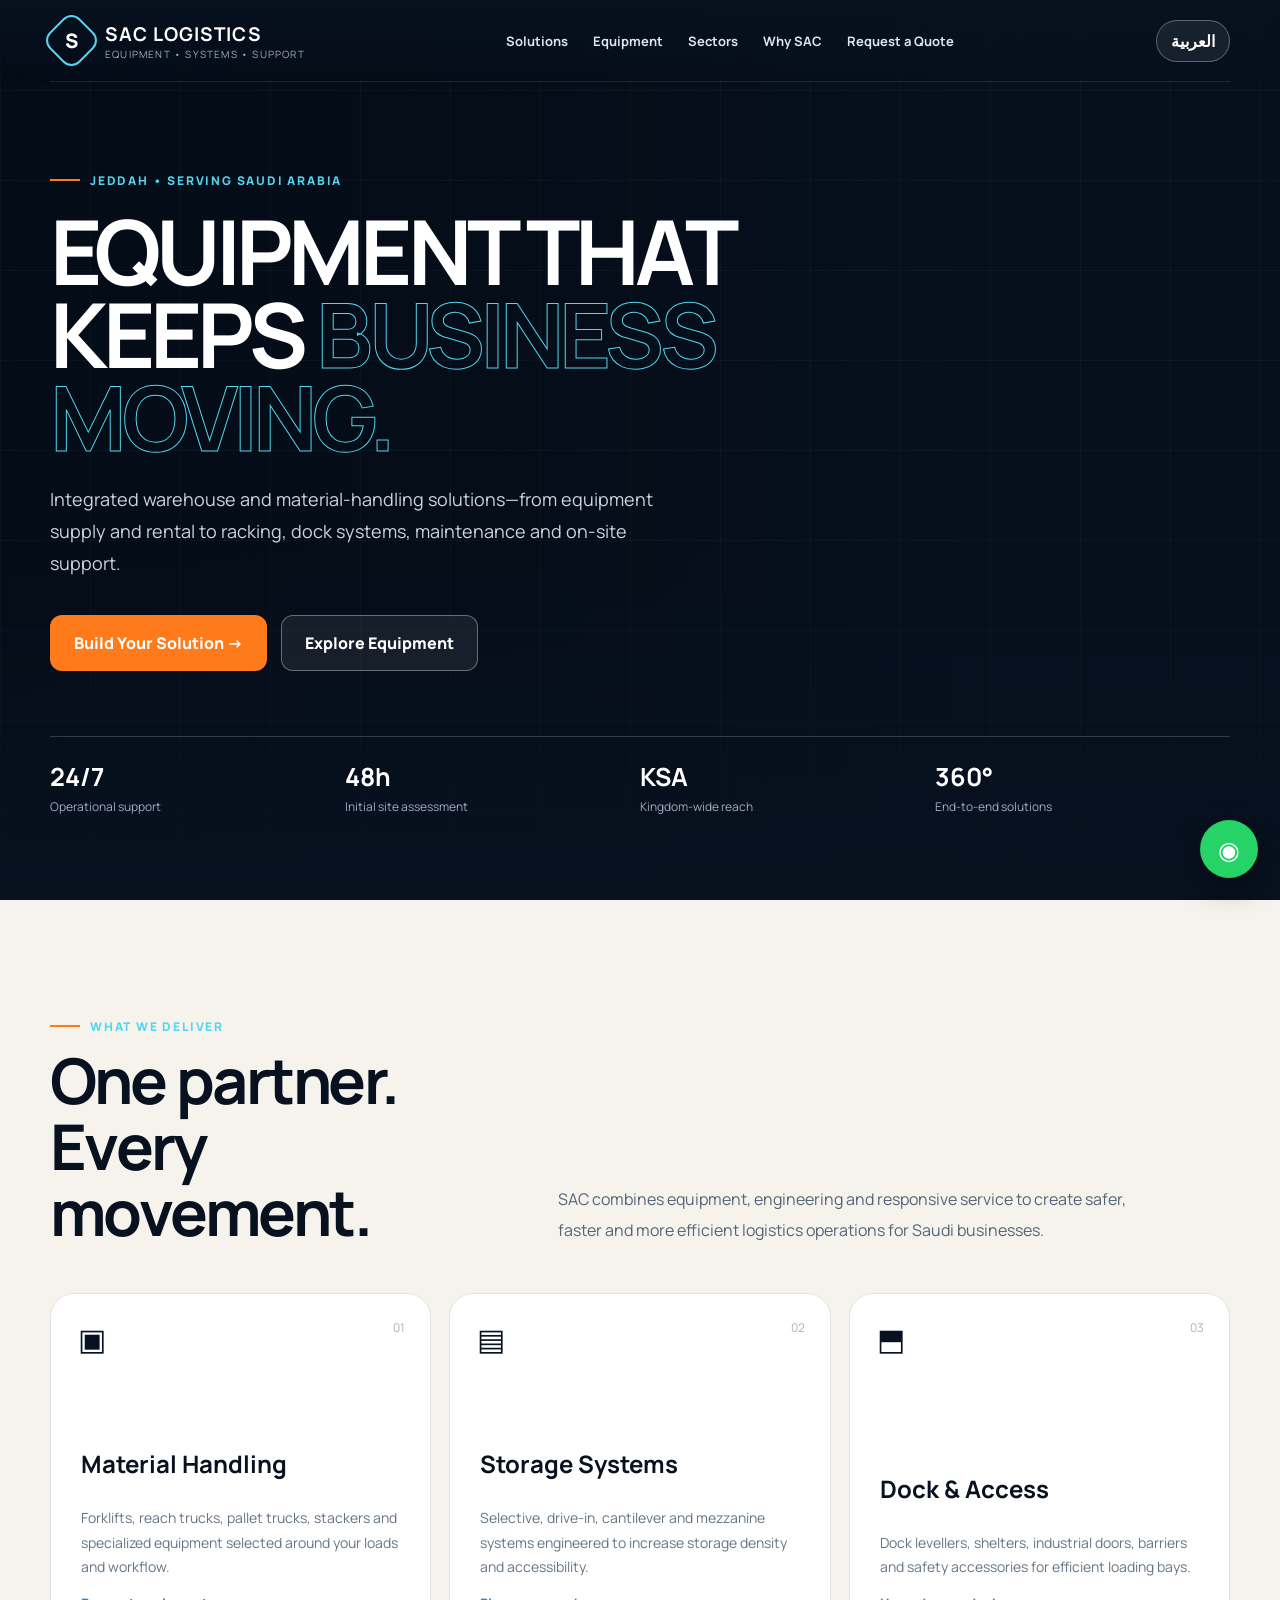
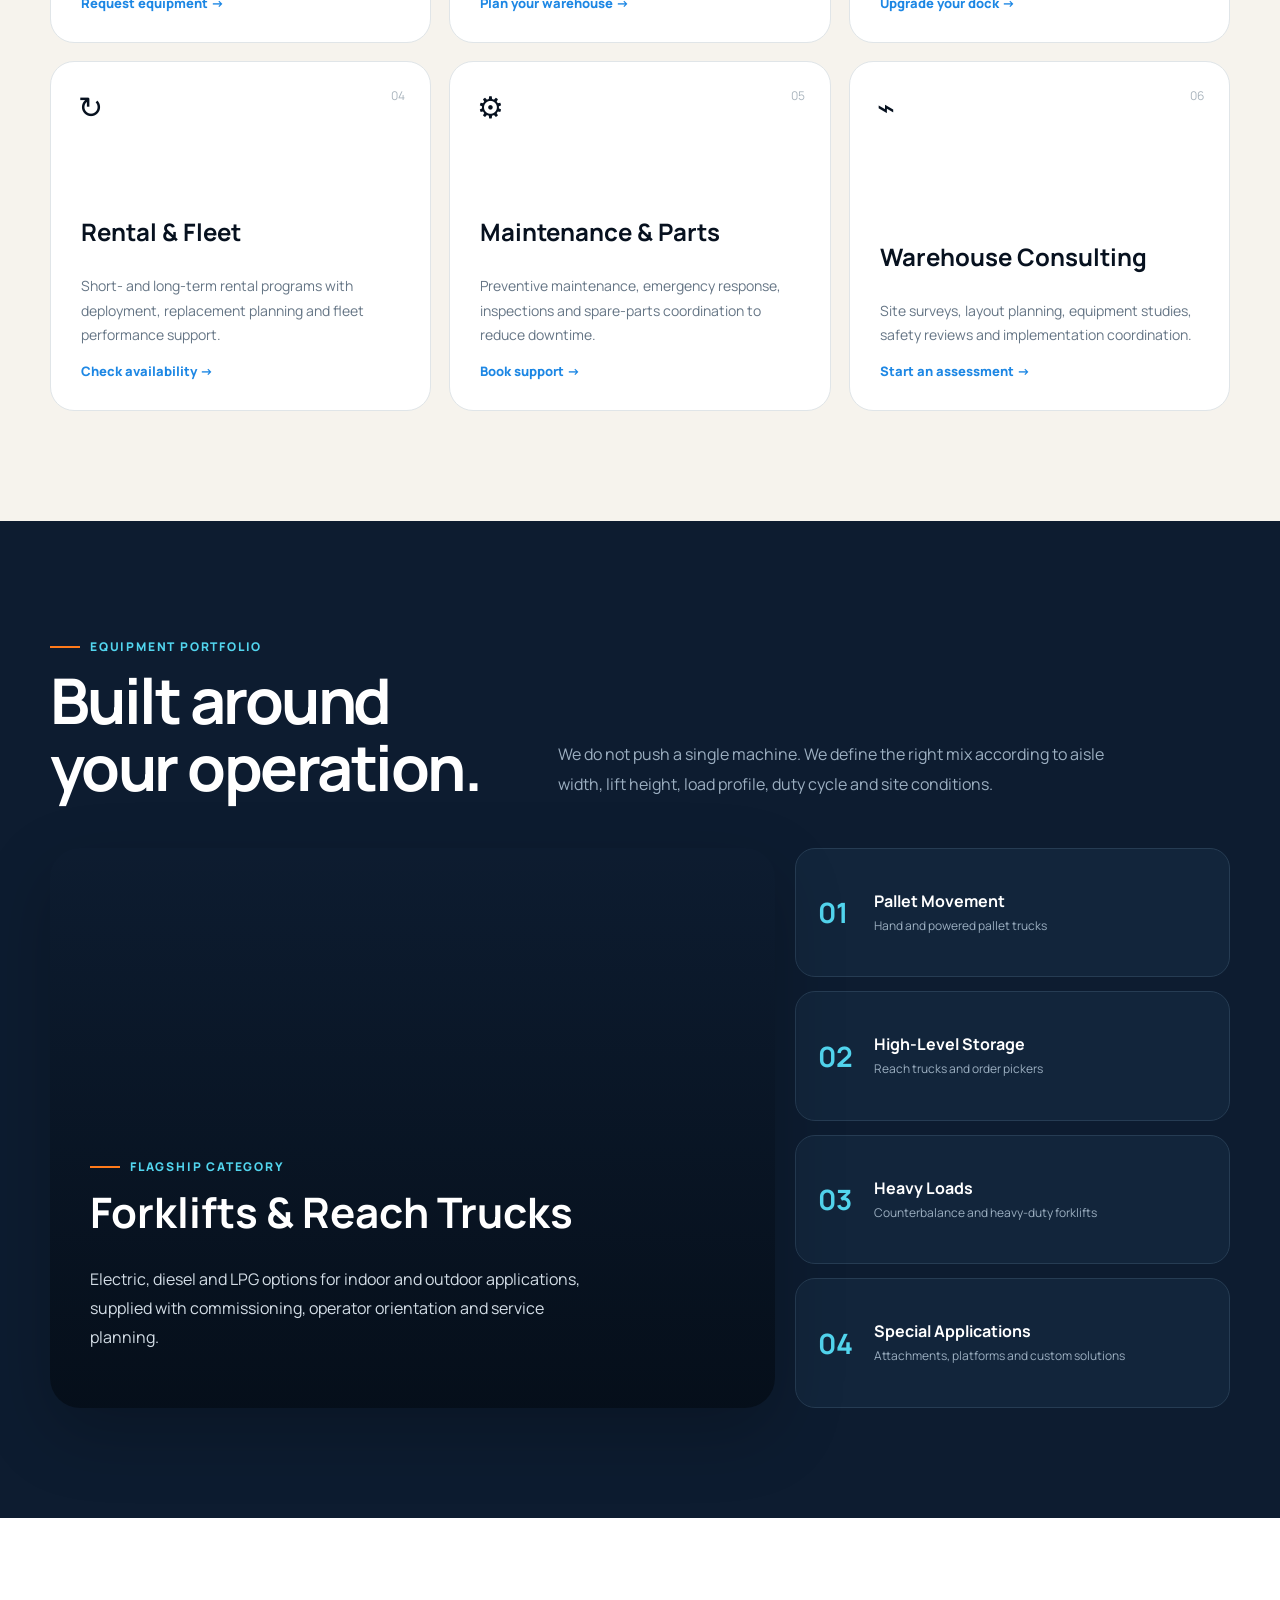
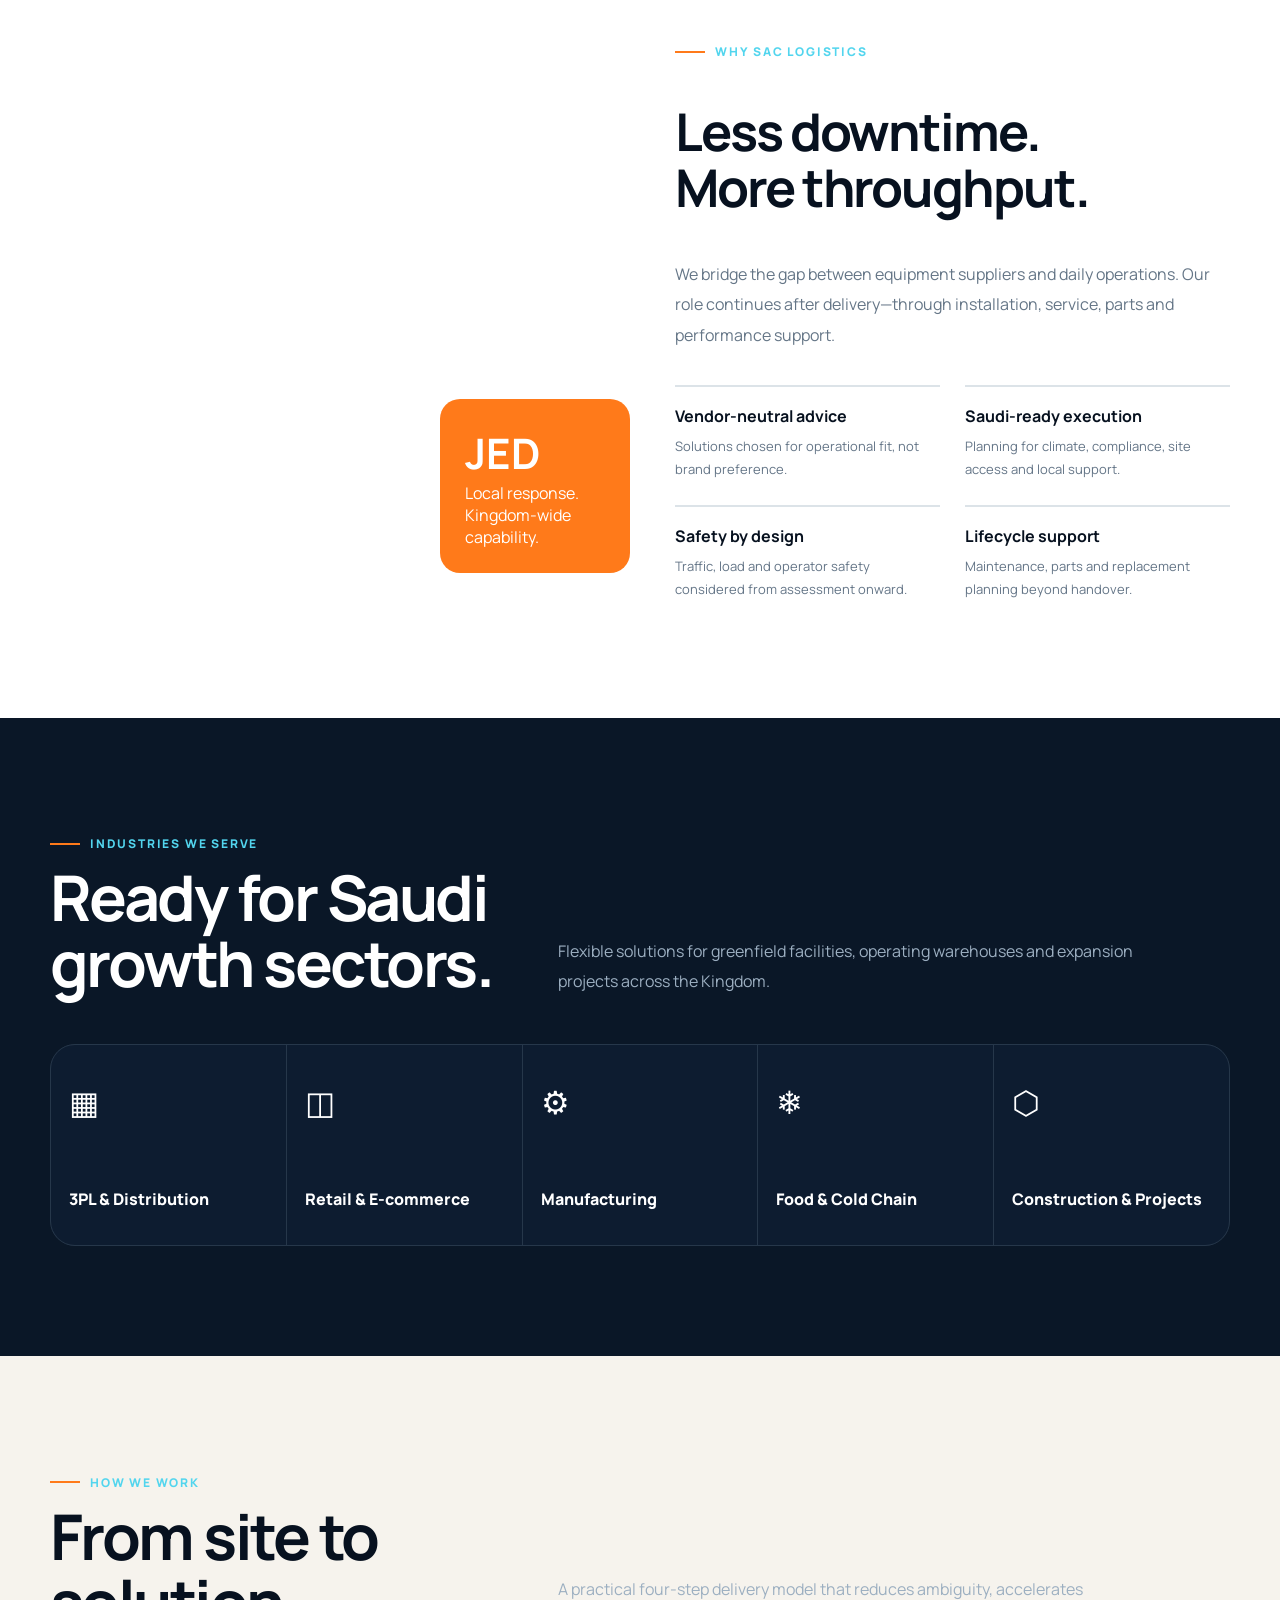
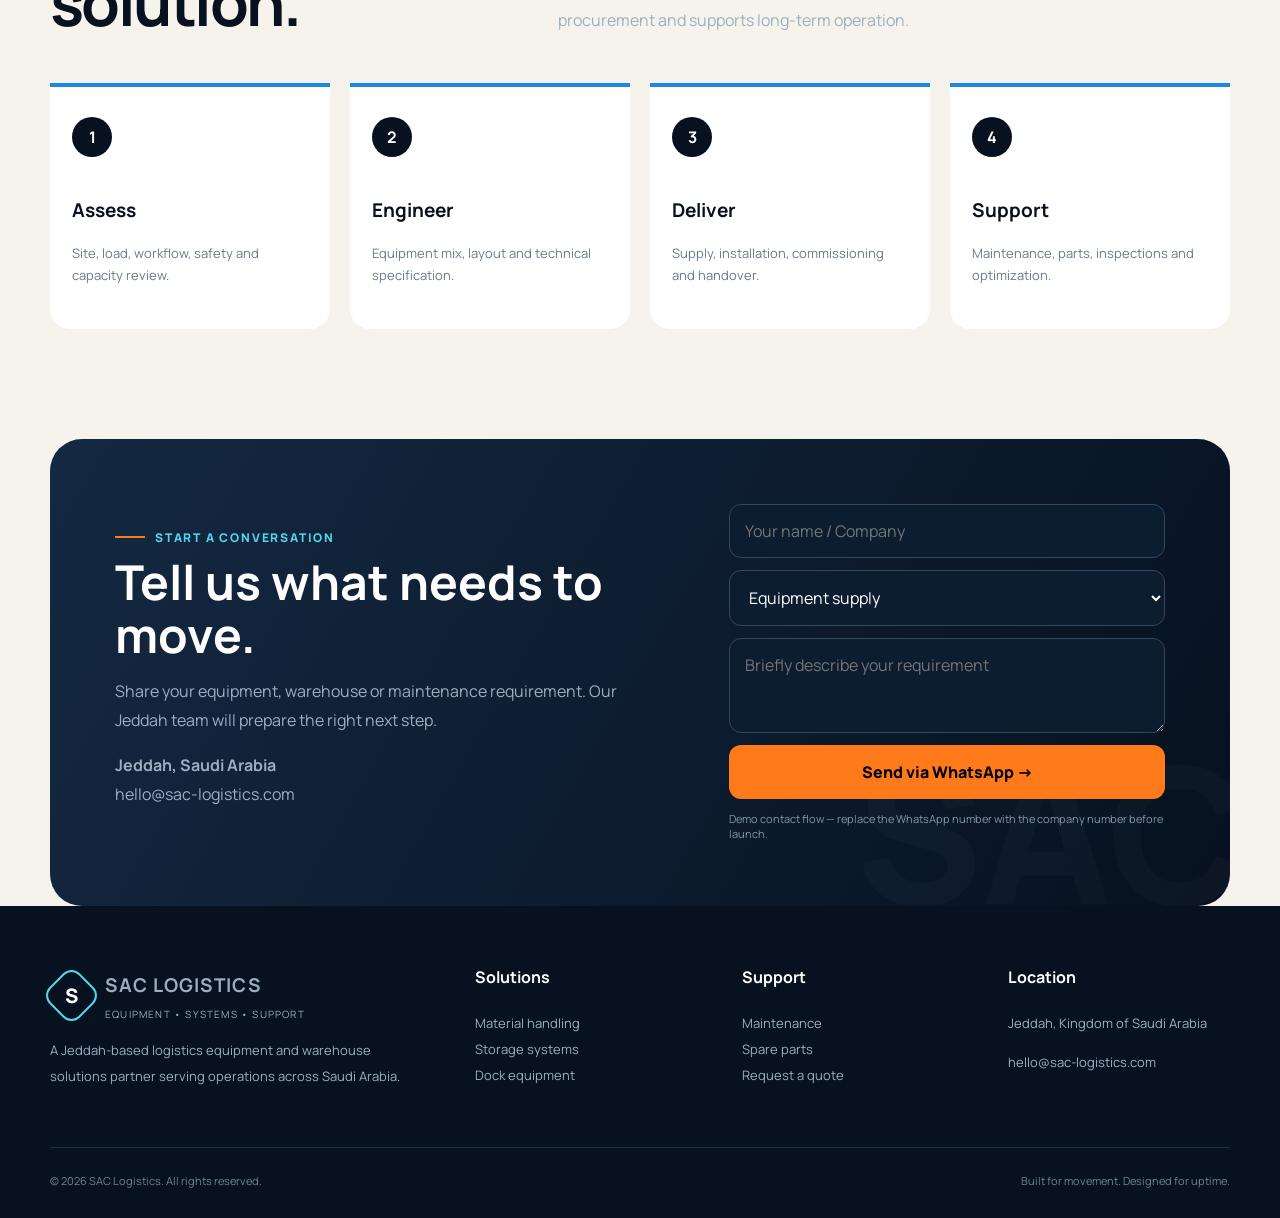
==== index.html @ ac989563 "Complete SAC Logistics bilingual website" ====
<!doctype html>
<html lang="en" dir="ltr">
<head>
<meta charset="utf-8">
<meta name="viewport" content="width=device-width,initial-scale=1">
<meta name="description" content="SAC Logistics provides material handling equipment, warehouse systems, dock solutions, rentals and maintenance in Jeddah, Saudi Arabia.">
<meta name="theme-color" content="#07111f">
<title>SAC Logistics | Warehouse & Material Handling Solutions</title>
<link rel="preconnect" href="https://fonts.googleapis.com">
<link rel="preconnect" href="https://fonts.gstatic.com" crossorigin>
<link href="https://fonts.googleapis.com/css2?family=Manrope:wght@400;500;600;700;800&family=Noto+Kufi+Arabic:wght@400;500;600;700;800&display=swap" rel="stylesheet">
<style>
:root{--ink:#07111f;--ink2:#0d1c30;--line:#203248;--blue:#1d87e4;--cyan:#52d5ee;--orange:#ff7a1a;--paper:#f6f3ed;--white:#fff;--muted:#9cafc1;--radius:24px;--shadow:0 25px 70px rgba(0,0,0,.22)}
*{box-sizing:border-box}html{scroll-behavior:smooth}body{margin:0;background:var(--ink);color:var(--white);font-family:Manrope,Arial,sans-serif;overflow-x:hidden}html[lang="ar"] body{font-family:"Noto Kufi Arabic",Arial,sans-serif}a{color:inherit;text-decoration:none}button,input,select,textarea{font:inherit}.wrap{width:min(1180px,calc(100% - 40px));margin:auto}.eyebrow{display:inline-flex;align-items:center;gap:10px;font-size:12px;font-weight:800;letter-spacing:.15em;text-transform:uppercase;color:var(--cyan)}.eyebrow:before{content:"";width:30px;height:2px;background:var(--orange)}nav{position:fixed;z-index:20;top:0;left:0;right:0;background:linear-gradient(180deg,rgba(7,17,31,.94),rgba(7,17,31,.45),transparent);backdrop-filter:blur(8px)}.nav{height:82px;display:flex;align-items:center;justify-content:space-between;border-bottom:1px solid rgba(255,255,255,.1)}.brand{display:flex;align-items:center;gap:12px}.mark{width:43px;height:43px;border:2px solid var(--cyan);border-radius:12px;display:grid;place-items:center;transform:rotate(45deg);position:relative}.mark:after{content:"S";font-weight:900;font-size:20px;transform:rotate(-45deg);color:white}.brand strong{display:block;font-size:19px;letter-spacing:.05em}.brand small{display:block;color:var(--muted);font-size:10px;letter-spacing:.12em}.links{display:flex;align-items:center;gap:25px;font-size:13px;font-weight:700}.links a{color:#dce6ef}.links a:hover{color:var(--cyan)}.lang{border:1px solid rgba(255,255,255,.3);background:rgba(255,255,255,.07);color:#fff;border-radius:999px;padding:9px 14px;cursor:pointer;font-weight:800}.menu{display:none;background:none;border:0;color:#fff;font-size:24px}.hero{min-height:100vh;display:flex;align-items:flex-end;position:relative;padding:150px 0 70px;isolation:isolate;background:linear-gradient(90deg,rgba(4,12,23,.98) 0%,rgba(4,12,23,.82) 40%,rgba(4,12,23,.28) 75%),url('https://images.unsplash.com/photo-1586528116311-ad8dd3c8310d?auto=format&fit=crop&w=1900&q=85') center/cover}.hero:after{content:"";position:absolute;inset:0;z-index:-1;background:linear-gradient(180deg,transparent 60%,var(--ink))}.gridlines{position:absolute;inset:0;z-index:-1;opacity:.12;background-image:linear-gradient(rgba(255,255,255,.25) 1px,transparent 1px),linear-gradient(90deg,rgba(255,255,255,.25) 1px,transparent 1px);background-size:90px 90px}.hero-content{max-width:800px}.hero h1{font-size:clamp(48px,7vw,92px);line-height:.93;letter-spacing:-.055em;margin:20px 0 24px;max-width:800px}.hero h1 span{color:transparent;-webkit-text-stroke:1px var(--cyan)}html[lang="ar"] .hero h1{letter-spacing:-.035em;line-height:1.18;font-size:clamp(42px,6vw,78px)}.hero p{max-width:620px;font-size:18px;line-height:1.8;color:#c9d5df}.actions{display:flex;gap:14px;margin-top:35px;flex-wrap:wrap}.btn{display:inline-flex;justify-content:center;align-items:center;gap:12px;padding:16px 23px;border-radius:12px;font-weight:800;border:1px solid transparent;cursor:pointer}.btn.primary{background:var(--orange)}.btn.secondary{border-color:rgba(255,255,255,.35);background:rgba(255,255,255,.07)}.hero-strip{margin-top:65px;display:grid;grid-template-columns:repeat(4,1fr);border-top:1px solid rgba(255,255,255,.18)}.hero-stat{padding:22px 20px 0 0}.hero-stat strong{font-size:25px;display:block}.hero-stat span{font-size:12px;color:var(--muted)}section{padding:110px 0}.head{display:grid;grid-template-columns:.8fr 1.2fr;gap:60px;align-items:end;margin-bottom:48px}.head h2{font-size:clamp(35px,5vw,63px);line-height:1.05;letter-spacing:-.04em;margin:12px 0 0}.head p{color:var(--muted);line-height:1.9;max-width:580px;margin:0}.services{background:var(--paper);color:var(--ink)}.services .head p{color:#536577}.cards{display:grid;grid-template-columns:repeat(3,1fr);gap:18px}.card{min-height:350px;border-radius:var(--radius);padding:30px;position:relative;overflow:hidden;background:#fff;border:1px solid #e0e5e8;display:flex;flex-direction:column;justify-content:flex-end;transition:.35s}.card:hover{transform:translateY(-7px);box-shadow:0 22px 50px rgba(7,17,31,.13)}.card .num{position:absolute;top:25px;right:25px;color:#a9b4bd;font-size:12px}.card .icon{position:absolute;top:24px;left:27px;font-size:30px}.card h3{font-size:24px;margin:0 0 12px}.card p{color:#657585;line-height:1.75;font-size:14px}.card a{color:var(--blue);font-weight:800;font-size:13px}.equipment{background:var(--ink2)}.equipment-grid{display:grid;grid-template-columns:1.25fr .75fr;gap:20px}.feature{min-height:560px;border-radius:30px;padding:40px;display:flex;flex-direction:column;justify-content:flex-end;position:relative;overflow:hidden;background:linear-gradient(180deg,transparent,rgba(5,14,25,.95)),url('https://images.unsplash.com/photo-1565793298595-6a879b1d9492?auto=format&fit=crop&w=1400&q=85') center/cover;box-shadow:var(--shadow)}.feature h3{font-size:42px;margin:8px 0}.feature p{max-width:520px;color:#d3dde6;line-height:1.8}.list{display:grid;gap:14px}.equip-item{background:#12253b;border:1px solid #263c53;border-radius:20px;padding:22px;display:flex;gap:18px;align-items:center}.equip-item b{font-size:28px;color:var(--cyan);min-width:38px}.equip-item h4{margin:0 0 5px}.equip-item p{margin:0;color:var(--muted);font-size:12px;line-height:1.55}.why{background:#fff;color:var(--ink)}.why-grid{display:grid;grid-template-columns:1fr 1fr;gap:70px;align-items:center}.why-img{min-height:580px;border-radius:30px;background:url('https://images.unsplash.com/photo-1553413077-190dd305871c?auto=format&fit=crop&w=1200&q=85') center/cover;position:relative}.badge{position:absolute;right:-25px;bottom:35px;width:190px;background:var(--orange);padding:25px;border-radius:20px;color:#fff}.badge strong{font-size:42px;display:block}.why h2{font-size:52px;line-height:1.08;letter-spacing:-.04em}.points{display:grid;grid-template-columns:1fr 1fr;gap:25px;margin-top:35px}.point{border-top:2px solid #dce3e8;padding-top:18px}.point b{display:block;margin-bottom:7px}.point span{font-size:13px;color:#647587;line-height:1.6}.sectors{background:#0a1727}.sector-row{display:grid;grid-template-columns:repeat(5,1fr);gap:1px;background:#26374a;border:1px solid #26374a;border-radius:25px;overflow:hidden}.sector{background:#0d1c30;padding:35px 18px;min-height:200px;display:flex;flex-direction:column;justify-content:space-between;transition:.3s}.sector:hover{background:#16304d}.sector i{font-style:normal;font-size:32px}.sector span{font-weight:800;line-height:1.4}.process{background:var(--paper);color:var(--ink)}.steps{display:grid;grid-template-columns:repeat(4,1fr);gap:20px}.step{padding:30px 22px;border-top:4px solid var(--blue);background:white;border-radius:0 0 20px 20px}.step b{display:grid;place-items:center;width:40px;height:40px;background:var(--ink);color:white;border-radius:50%;margin-bottom:40px}.step h3{font-size:19px}.step p{color:#687a8c;font-size:13px;line-height:1.7}.cta{padding:0;background:var(--paper)}.cta-box{background:linear-gradient(120deg,#142942,#07111f);border-radius:32px;padding:65px;display:grid;grid-template-columns:1fr .8fr;gap:70px;align-items:center;position:relative;overflow:hidden}.cta-box:after{content:"SAC";position:absolute;right:-20px;bottom:-55px;font-size:190px;font-weight:900;color:rgba(255,255,255,.025)}.cta h2{font-size:48px;margin:10px 0 15px;line-height:1.1}.cta p{color:var(--muted);line-height:1.8}.form{display:grid;gap:12px;position:relative;z-index:1}.form input,.form select,.form textarea{width:100%;border:1px solid #33485d;background:#0d1d30;color:white;border-radius:12px;padding:15px;outline:none}.form textarea{min-height:95px;resize:vertical}.form button{border:0}.contact-note{font-size:11px;color:#8296a9}.footer{padding:60px 0 30px;background:var(--ink)}.footer-grid{display:grid;grid-template-columns:1.2fr repeat(3,.7fr);gap:45px}.footer p,.footer a{color:var(--muted);font-size:13px;line-height:2}.footer h4{margin-top:0}.bottom{border-top:1px solid #1d3045;margin-top:45px;padding-top:25px;display:flex;justify-content:space-between;color:#708397;font-size:11px}.float{position:fixed;right:22px;bottom:22px;width:58px;height:58px;border-radius:50%;background:#25d366;display:grid;place-items:center;z-index:15;font-size:25px;box-shadow:0 10px 30px rgba(0,0,0,.35)}[dir="rtl"] .hero{background:linear-gradient(270deg,rgba(4,12,23,.98) 0%,rgba(4,12,23,.82) 40%,rgba(4,12,23,.28) 75%),url('https://images.unsplash.com/photo-1586528116311-ad8dd3c8310d?auto=format&fit=crop&w=1900&q=85') center/cover}[dir="rtl"] .hero-stat{padding-right:0;padding-left:20px}[dir="rtl"] .card .num{right:auto;left:25px}[dir="rtl"] .card .icon{left:auto;right:27px}[dir="rtl"] .badge{right:auto;left:-25px}[dir="rtl"] .float{right:auto;left:22px}@media(max-width:900px){.links{display:none}.menu{display:block}.head,.why-grid,.equipment-grid,.cta-box{grid-template-columns:1fr}.cards{grid-template-columns:1fr 1fr}.hero-strip{grid-template-columns:1fr 1fr}.sector-row{grid-template-columns:1fr 1fr}.steps{grid-template-columns:1fr 1fr}.why-img{min-height:430px}.badge{right:15px}.footer-grid{grid-template-columns:1fr 1fr}.cta-box{padding:40px}.feature{min-height:470px}}@media(max-width:600px){.wrap{width:min(100% - 26px,1180px)}.nav{height:70px}.brand small{display:none}.hero{padding-top:120px}.hero h1{font-size:47px}.hero p{font-size:15px}.cards,.steps,.sector-row,.footer-grid{grid-template-columns:1fr}.hero-strip{grid-template-columns:1fr 1fr}.head{gap:20px}.head h2,.why h2,.cta h2{font-size:36px}.points{grid-template-columns:1fr}.card{min-height:300px}.feature{padding:28px;min-height:430px}.feature h3{font-size:32px}.cta-box{padding:32px 22px}.bottom{display:block}.bottom span{display:block;margin-top:8px}section{padding:80px 0}}
</style>
</head>
<body>
<nav><div class="wrap nav"><a class="brand" href="#top"><span class="mark"></span><span><strong>SAC LOGISTICS</strong><small data-en="EQUIPMENT • SYSTEMS • SUPPORT" data-ar="معدات • أنظمة • دعم">EQUIPMENT • SYSTEMS • SUPPORT</small></span></a><div class="links"><a href="#services" data-en="Solutions" data-ar="الحلول">Solutions</a><a href="#equipment" data-en="Equipment" data-ar="المعدات">Equipment</a><a href="#sectors" data-en="Sectors" data-ar="القطاعات">Sectors</a><a href="#about" data-en="Why SAC" data-ar="لماذا SAC">Why SAC</a><a href="#contact" data-en="Request a Quote" data-ar="اطلب عرض سعر">Request a Quote</a></div><div><button class="lang" id="lang">العربية</button><button class="menu">☰</button></div></div></nav>
<header class="hero" id="top"><div class="gridlines"></div><div class="wrap"><div class="hero-content"><span class="eyebrow" data-en="Jeddah • Serving Saudi Arabia" data-ar="جدة • نخدم جميع مناطق المملكة">Jeddah • Serving Saudi Arabia</span><h1 data-en="EQUIPMENT THAT KEEPS <span>BUSINESS MOVING.</span>" data-ar="معدات تحافظ على <span>استمرارية أعمالك.</span>">EQUIPMENT THAT KEEPS <span>BUSINESS MOVING.</span></h1><p data-en="Integrated warehouse and material-handling solutions—from equipment supply and rental to racking, dock systems, maintenance and on-site support." data-ar="حلول متكاملة للمستودعات ومناولة المواد، من توريد وتأجير المعدات إلى أنظمة التخزين والأرصفة والصيانة والدعم الميداني.">Integrated warehouse and material-handling solutions—from equipment supply and rental to racking, dock systems, maintenance and on-site support.</p><div class="actions"><a class="btn primary" href="#contact" data-en="Build Your Solution →" data-ar="ابنِ حلّك معنا ←">Build Your Solution →</a><a class="btn secondary" href="#equipment" data-en="Explore Equipment" data-ar="استكشف المعدات">Explore Equipment</a></div></div><div class="hero-strip"><div class="hero-stat"><strong>24/7</strong><span data-en="Operational support" data-ar="دعم تشغيلي">Operational support</span></div><div class="hero-stat"><strong>48h</strong><span data-en="Initial site assessment" data-ar="تقييم مبدئي للموقع">Initial site assessment</span></div><div class="hero-stat"><strong>KSA</strong><span data-en="Kingdom-wide reach" data-ar="تغطية على مستوى المملكة">Kingdom-wide reach</span></div><div class="hero-stat"><strong>360°</strong><span data-en="End-to-end solutions" data-ar="حلول متكاملة">End-to-end solutions</span></div></div></div></header>
<section class="services" id="services"><div class="wrap"><div class="head"><div><span class="eyebrow" data-en="What we deliver" data-ar="ما نقدمه">What we deliver</span><h2 data-en="One partner.<br>Every movement." data-ar="شريك واحد.<br>لكل حركة.">One partner.<br>Every movement.</h2></div><p data-en="SAC combines equipment, engineering and responsive service to create safer, faster and more efficient logistics operations for Saudi businesses." data-ar="تجمع SAC بين المعدات والهندسة والخدمة السريعة لبناء عمليات لوجستية أكثر أمانًا وسرعة وكفاءة للشركات في السعودية.">SAC combines equipment, engineering and responsive service to create safer, faster and more efficient logistics operations for Saudi businesses.</p></div><div class="cards"><article class="card"><span class="icon">▣</span><span class="num">01</span><h3 data-en="Material Handling" data-ar="معدات المناولة">Material Handling</h3><p data-en="Forklifts, reach trucks, pallet trucks, stackers and specialized equipment selected around your loads and workflow." data-ar="رافعات شوكية وريتش تراك وعربات طبالي وستاكر ومعدات متخصصة يتم اختيارها وفق الأحمال ومسار العمل.">Forklifts, reach trucks, pallet trucks, stackers and specialized equipment selected around your loads and workflow.</p><a href="#contact" data-en="Request equipment →" data-ar="اطلب المعدات ←">Request equipment →</a></article><article class="card"><span class="icon">▤</span><span class="num">02</span><h3 data-en="Storage Systems" data-ar="أنظمة التخزين">Storage Systems</h3><p data-en="Selective, drive-in, cantilever and mezzanine systems engineered to increase storage density and accessibility." data-ar="أنظمة رفوف انتقائية ودرايف إن وكانتيليفر وميزانين مصممة لرفع كثافة التخزين وسهولة الوصول.">Selective, drive-in, cantilever and mezzanine systems engineered to increase storage density and accessibility.</p><a href="#contact" data-en="Plan your warehouse →" data-ar="خطط مستودعك ←">Plan your warehouse →</a></article><article class="card"><span class="icon">⬒</span><span class="num">03</span><h3 data-en="Dock & Access" data-ar="الأرصفة والمداخل">Dock & Access</h3><p data-en="Dock levellers, shelters, industrial doors, barriers and safety accessories for efficient loading bays." data-ar="جسور تحميل ومظلات أبواب وأبواب صناعية وحواجز وإكسسوارات سلامة لأرصفة تحميل فعالة.">Dock levellers, shelters, industrial doors, barriers and safety accessories for efficient loading bays.</p><a href="#contact" data-en="Upgrade your dock →" data-ar="طوّر رصيف التحميل ←">Upgrade your dock →</a></article><article class="card"><span class="icon">↻</span><span class="num">04</span><h3 data-en="Rental & Fleet" data-ar="التأجير وإدارة الأسطول">Rental & Fleet</h3><p data-en="Short- and long-term rental programs with deployment, replacement planning and fleet performance support." data-ar="برامج تأجير قصيرة وطويلة الأجل مع التجهيز وخطط الاستبدال ودعم أداء الأسطول.">Short- and long-term rental programs with deployment, replacement planning and fleet performance support.</p><a href="#contact" data-en="Check availability →" data-ar="تحقق من التوفر ←">Check availability →</a></article><article class="card"><span class="icon">⚙</span><span class="num">05</span><h3 data-en="Maintenance & Parts" data-ar="الصيانة وقطع الغيار">Maintenance & Parts</h3><p data-en="Preventive maintenance, emergency response, inspections and spare-parts coordination to reduce downtime." data-ar="صيانة وقائية واستجابة طارئة وفحوصات وتنسيق قطع الغيار لتقليل وقت التوقف.">Preventive maintenance, emergency response, inspections and spare-parts coordination to reduce downtime.</p><a href="#contact" data-en="Book support →" data-ar="احجز الدعم ←">Book support →</a></article><article class="card"><span class="icon">⌁</span><span class="num">06</span><h3 data-en="Warehouse Consulting" data-ar="استشارات المستودعات">Warehouse Consulting</h3><p data-en="Site surveys, layout planning, equipment studies, safety reviews and implementation coordination." data-ar="رفع ميداني وتخطيط المساحات ودراسات المعدات ومراجعات السلامة وتنسيق التنفيذ.">Site surveys, layout planning, equipment studies, safety reviews and implementation coordination.</p><a href="#contact" data-en="Start an assessment →" data-ar="ابدأ التقييم ←">Start an assessment →</a></article></div></div></section>
<section class="equipment" id="equipment"><div class="wrap"><div class="head"><div><span class="eyebrow" data-en="Equipment portfolio" data-ar="مجموعة المعدات">Equipment portfolio</span><h2 data-en="Built around<br>your operation." data-ar="مصممة حول<br>عملياتك.">Built around<br>your operation.</h2></div><p data-en="We do not push a single machine. We define the right mix according to aisle width, lift height, load profile, duty cycle and site conditions." data-ar="لا نفرض آلة واحدة؛ بل نحدد المزيج الأنسب حسب عرض الممر وارتفاع الرفع وطبيعة الحمولة ودورة التشغيل وظروف الموقع.">We do not push a single machine. We define the right mix according to aisle width, lift height, load profile, duty cycle and site conditions.</p></div><div class="equipment-grid"><div class="feature"><span class="eyebrow" data-en="Flagship category" data-ar="الفئة الرئيسية">Flagship category</span><h3 data-en="Forklifts & Reach Trucks" data-ar="الرافعات الشوكية والريتش تراك">Forklifts & Reach Trucks</h3><p data-en="Electric, diesel and LPG options for indoor and outdoor applications, supplied with commissioning, operator orientation and service planning." data-ar="خيارات كهربائية وديزل وغاز للاستخدام الداخلي والخارجي، مع التشغيل الأولي وتوجيه المشغل وخطة الصيانة.">Electric, diesel and LPG options for indoor and outdoor applications, supplied with commissioning, operator orientation and service planning.</p></div><div class="list"><div class="equip-item"><b>01</b><div><h4 data-en="Pallet Movement" data-ar="مناولة الطبالي">Pallet Movement</h4><p data-en="Hand and powered pallet trucks" data-ar="عربات طبالي يدوية وكهربائية">Hand and powered pallet trucks</p></div></div><div class="equip-item"><b>02</b><div><h4 data-en="High-Level Storage" data-ar="التخزين المرتفع">High-Level Storage</h4><p data-en="Reach trucks and order pickers" data-ar="ريتش تراك ومعدات تجهيز الطلبات">Reach trucks and order pickers</p></div></div><div class="equip-item"><b>03</b><div><h4 data-en="Heavy Loads" data-ar="الأحمال الثقيلة">Heavy Loads</h4><p data-en="Counterbalance and heavy-duty forklifts" data-ar="رافعات توازن ومعدات للأحمال الثقيلة">Counterbalance and heavy-duty forklifts</p></div></div><div class="equip-item"><b>04</b><div><h4 data-en="Special Applications" data-ar="التطبيقات الخاصة">Special Applications</h4><p data-en="Attachments, platforms and custom solutions" data-ar="ملحقات ومنصات وحلول مخصصة">Attachments, platforms and custom solutions</p></div></div></div></div></div></section>
<section class="why" id="about"><div class="wrap why-grid"><div class="why-img"><div class="badge"><strong>JED</strong><span data-en="Local response. Kingdom-wide capability." data-ar="استجابة محلية. قدرة على مستوى المملكة.">Local response. Kingdom-wide capability.</span></div></div><div><span class="eyebrow" data-en="Why SAC Logistics" data-ar="لماذا SAC Logistics">Why SAC Logistics</span><h2 data-en="Less downtime.<br>More throughput." data-ar="توقف أقل.<br>إنتاجية أعلى.">Less downtime.<br>More throughput.</h2><p style="color:#657687;line-height:1.9" data-en="We bridge the gap between equipment suppliers and daily operations. Our role continues after delivery—through installation, service, parts and performance support." data-ar="نسد الفجوة بين موردي المعدات والتشغيل اليومي. دورنا يستمر بعد التوريد عبر التركيب والخدمة وقطع الغيار ودعم الأداء.">We bridge the gap between equipment suppliers and daily operations. Our role continues after delivery—through installation, service, parts and performance support.</p><div class="points"><div class="point"><b data-en="Vendor-neutral advice" data-ar="استشارة محايدة">Vendor-neutral advice</b><span data-en="Solutions chosen for operational fit, not brand preference." data-ar="حلول مختارة حسب ملاءمة التشغيل لا حسب تفضيل العلامة.">Solutions chosen for operational fit, not brand preference.</span></div><div class="point"><b data-en="Saudi-ready execution" data-ar="تنفيذ مناسب للسوق السعودي">Saudi-ready execution</b><span data-en="Planning for climate, compliance, site access and local support." data-ar="تخطيط يراعي المناخ والاشتراطات والوصول للموقع والدعم المحلي.">Planning for climate, compliance, site access and local support.</span></div><div class="point"><b data-en="Safety by design" data-ar="السلامة من البداية">Safety by design</b><span data-en="Traffic, load and operator safety considered from assessment onward." data-ar="مراعاة حركة المرور والأحمال وسلامة المشغل منذ التقييم.">Traffic, load and operator safety considered from assessment onward.</span></div><div class="point"><b data-en="Lifecycle support" data-ar="دعم دورة الحياة">Lifecycle support</b><span data-en="Maintenance, parts and replacement planning beyond handover." data-ar="صيانة وقطع غيار وتخطيط للاستبدال بعد التسليم.">Maintenance, parts and replacement planning beyond handover.</span></div></div></div></div></section>
<section class="sectors" id="sectors"><div class="wrap"><div class="head"><div><span class="eyebrow" data-en="Industries we serve" data-ar="القطاعات التي نخدمها">Industries we serve</span><h2 data-en="Ready for Saudi<br>growth sectors." data-ar="جاهزون لقطاعات<br>النمو السعودية.">Ready for Saudi<br>growth sectors.</h2></div><p data-en="Flexible solutions for greenfield facilities, operating warehouses and expansion projects across the Kingdom." data-ar="حلول مرنة للمنشآت الجديدة والمستودعات العاملة ومشاريع التوسع في جميع أنحاء المملكة.">Flexible solutions for greenfield facilities, operating warehouses and expansion projects across the Kingdom.</p></div><div class="sector-row"><div class="sector"><i>▦</i><span data-en="3PL & Distribution" data-ar="الخدمات اللوجستية والتوزيع">3PL & Distribution</span></div><div class="sector"><i>◫</i><span data-en="Retail & E-commerce" data-ar="التجزئة والتجارة الإلكترونية">Retail & E-commerce</span></div><div class="sector"><i>⚙</i><span data-en="Manufacturing" data-ar="التصنيع">Manufacturing</span></div><div class="sector"><i>❄</i><span data-en="Food & Cold Chain" data-ar="الأغذية وسلسلة التبريد">Food & Cold Chain</span></div><div class="sector"><i>⬡</i><span data-en="Construction & Projects" data-ar="المقاولات والمشاريع">Construction & Projects</span></div></div></div></section>
<section class="process"><div class="wrap"><div class="head"><div><span class="eyebrow" data-en="How we work" data-ar="كيف نعمل">How we work</span><h2 data-en="From site to solution." data-ar="من الموقع إلى الحل.">From site to solution.</h2></div><p data-en="A practical four-step delivery model that reduces ambiguity, accelerates procurement and supports long-term operation." data-ar="نموذج عملي من أربع مراحل يقلل الغموض ويسرع التوريد ويدعم التشغيل طويل الأجل.">A practical four-step delivery model that reduces ambiguity, accelerates procurement and supports long-term operation.</p></div><div class="steps"><div class="step"><b>1</b><h3 data-en="Assess" data-ar="التقييم">Assess</h3><p data-en="Site, load, workflow, safety and capacity review." data-ar="مراجعة الموقع والأحمال ومسار العمل والسلامة والطاقة.">Site, load, workflow, safety and capacity review.</p></div><div class="step"><b>2</b><h3 data-en="Engineer" data-ar="التصميم">Engineer</h3><p data-en="Equipment mix, layout and technical specification." data-ar="مزيج المعدات والمخطط والمواصفات الفنية.">Equipment mix, layout and technical specification.</p></div><div class="step"><b>3</b><h3 data-en="Deliver" data-ar="التوريد">Deliver</h3><p data-en="Supply, installation, commissioning and handover." data-ar="التوريد والتركيب والتشغيل الأولي والتسليم.">Supply, installation, commissioning and handover.</p></div><div class="step"><b>4</b><h3 data-en="Support" data-ar="الدعم">Support</h3><p data-en="Maintenance, parts, inspections and optimization." data-ar="الصيانة وقطع الغيار والفحوصات والتحسين.">Maintenance, parts, inspections and optimization.</p></div></div></div></section>
<section class="cta" id="contact"><div class="wrap cta-box"><div><span class="eyebrow" data-en="Start a conversation" data-ar="ابدأ المحادثة">Start a conversation</span><h2 data-en="Tell us what needs to move." data-ar="أخبرنا بما تحتاج إلى تحريكه.">Tell us what needs to move.</h2><p data-en="Share your equipment, warehouse or maintenance requirement. Our Jeddah team will prepare the right next step." data-ar="شاركنا احتياجك من المعدات أو المستودع أو الصيانة، وسيجهز فريقنا في جدة الخطوة المناسبة.">Share your equipment, warehouse or maintenance requirement. Our Jeddah team will prepare the right next step.</p><p><b data-en="Jeddah, Saudi Arabia" data-ar="جدة، المملكة العربية السعودية">Jeddah, Saudi Arabia</b><br><span>hello@sac-logistics.com</span></p></div><form class="form" id="quote"><input id="name" required data-ph-en="Your name / Company" data-ph-ar="الاسم / الشركة" placeholder="Your name / Company"><select id="type"><option data-en="Equipment supply" data-ar="توريد معدات">Equipment supply</option><option data-en="Equipment rental" data-ar="تأجير معدات">Equipment rental</option><option data-en="Warehouse systems" data-ar="أنظمة مستودعات">Warehouse systems</option><option data-en="Maintenance & parts" data-ar="الصيانة وقطع الغيار">Maintenance & parts</option><option data-en="Site assessment" data-ar="تقييم موقع">Site assessment</option></select><textarea id="details" data-ph-en="Briefly describe your requirement" data-ph-ar="اشرح احتياجك باختصار" placeholder="Briefly describe your requirement"></textarea><button class="btn primary" type="submit" data-en="Send via WhatsApp →" data-ar="إرسال عبر واتساب ←">Send via WhatsApp →</button><span class="contact-note" data-en="Demo contact flow — replace the WhatsApp number with the company number before launch." data-ar="نموذج تواصل تجريبي — يتم استبدال رقم واتساب برقم الشركة قبل الإطلاق التجاري.">Demo contact flow — replace the WhatsApp number with the company number before launch.</span></form></div></section>
<footer class="footer"><div class="wrap"><div class="footer-grid"><div><a class="brand" href="#top"><span class="mark"></span><span><strong>SAC LOGISTICS</strong><small>EQUIPMENT • SYSTEMS • SUPPORT</small></span></a><p data-en="A Jeddah-based logistics equipment and warehouse solutions partner serving operations across Saudi Arabia." data-ar="شريك مقره جدة لحلول المعدات اللوجستية والمستودعات ويخدم العمليات في أنحاء المملكة.">A Jeddah-based logistics equipment and warehouse solutions partner serving operations across Saudi Arabia.</p></div><div><h4 data-en="Solutions" data-ar="الحلول">Solutions</h4><a href="#services" data-en="Material handling" data-ar="معدات المناولة">Material handling</a><br><a href="#services" data-en="Storage systems" data-ar="أنظمة التخزين">Storage systems</a><br><a href="#services" data-en="Dock equipment" data-ar="معدات الأرصفة">Dock equipment</a></div><div><h4 data-en="Support" data-ar="الدعم">Support</h4><a href="#services" data-en="Maintenance" data-ar="الصيانة">Maintenance</a><br><a href="#services" data-en="Spare parts" data-ar="قطع الغيار">Spare parts</a><br><a href="#contact" data-en="Request a quote" data-ar="اطلب عرض سعر">Request a quote</a></div><div><h4 data-en="Location" data-ar="الموقع">Location</h4><p data-en="Jeddah, Kingdom of Saudi Arabia" data-ar="جدة، المملكة العربية السعودية">Jeddah, Kingdom of Saudi Arabia</p><p>hello@sac-logistics.com</p></div></div><div class="bottom"><span>© 2026 SAC Logistics. All rights reserved.</span><span data-en="Built for movement. Designed for uptime." data-ar="مصمم للحركة. مبني لاستمرارية التشغيل.">Built for movement. Designed for uptime.</span></div></div></footer>
<a class="float" href="#contact" aria-label="WhatsApp">◉</a>
<script>
const html=document.documentElement,btn=document.getElementById('lang');function setLang(lang){html.lang=lang;html.dir=lang==='ar'?'rtl':'ltr';btn.textContent=lang==='ar'?'English':'العربية';document.querySelectorAll('[data-en]').forEach(el=>{el.innerHTML=el.dataset[lang]});document.querySelectorAll('[data-ph-en]').forEach(el=>el.placeholder=el.dataset['ph'+(lang==='ar'?'Ar':'En')]);localStorage.setItem('sac-lang',lang)}btn.addEventListener('click',()=>setLang(html.lang==='en'?'ar':'en'));setLang(localStorage.getItem('sac-lang')||'en');document.getElementById('quote').addEventListener('submit',e=>{e.preventDefault();const ar=html.lang==='ar',name=document.getElementById('name').value,type=document.getElementById('type').selectedOptions[0].text,details=document.getElementById('details').value;const msg=ar?`مرحباً SAC Logistics، أنا ${name}. احتاج: ${type}. التفاصيل: ${details}`:`Hello SAC Logistics, I am ${name}. Requirement: ${type}. Details: ${details}`;window.open('https://wa.me/?text='+encodeURIComponent(msg),'_blank')});
</script>
</body></html>
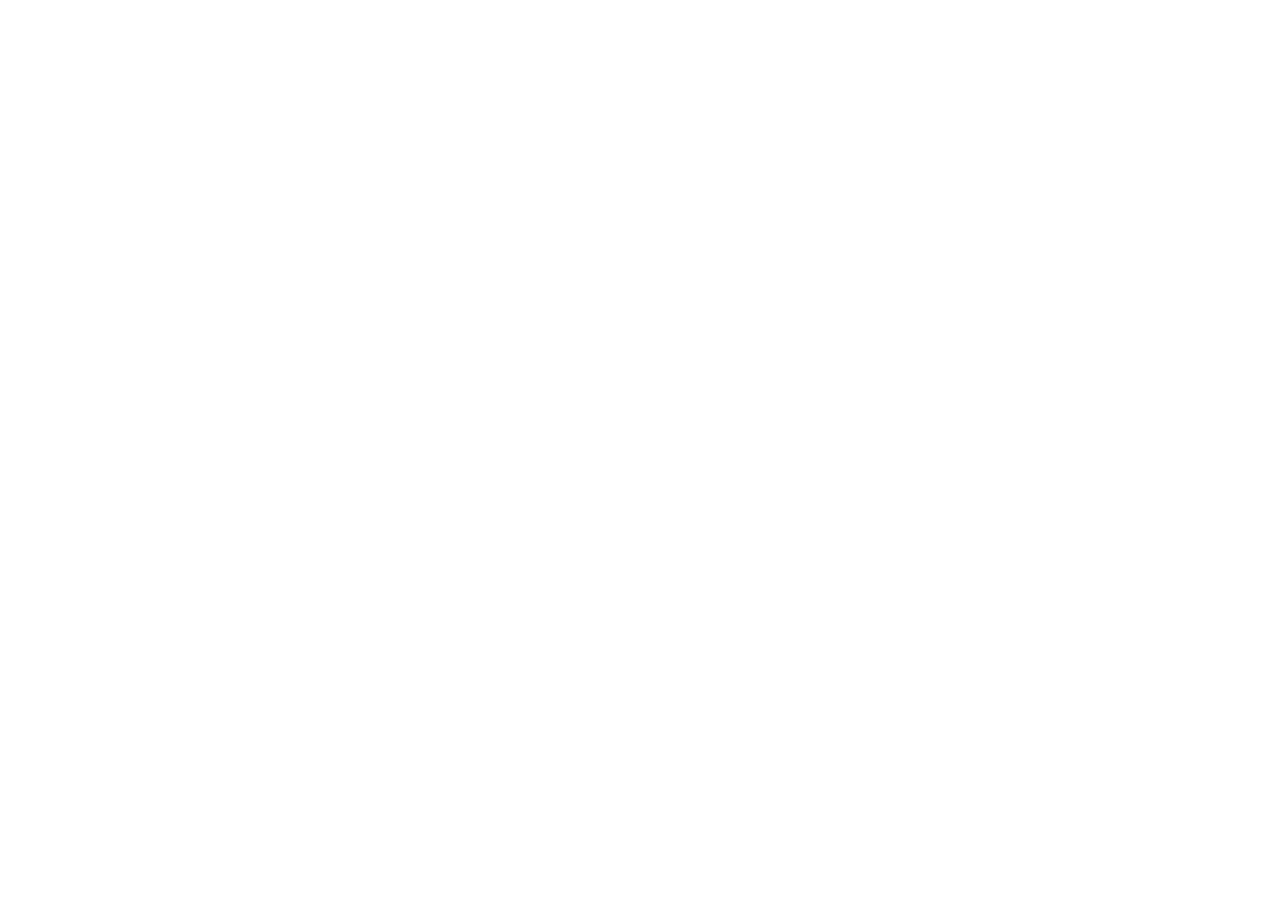
==== commit 7958d7ab: "Add logistics equipment imagery and sharpen equipment positioning" ====
--- a/index.html
+++ b/index.html
@@ -1,31 +1,7 @@
 <!doctype html>
 <html lang="en" dir="ltr">
 <head>
-<meta charset="utf-8">
-<meta name="viewport" content="width=device-width,initial-scale=1">
-<meta name="description" content="SAC Logistics provides material handling equipment, warehouse systems, dock solutions, rentals and maintenance in Jeddah, Saudi Arabia.">
-<meta name="theme-color" content="#07111f">
-<title>SAC Logistics | Warehouse & Material Handling Solutions</title>
-<link rel="preconnect" href="https://fonts.googleapis.com">
-<link rel="preconnect" href="https://fonts.gstatic.com" crossorigin>
-<link href="https://fonts.googleapis.com/css2?family=Manrope:wght@400;500;600;700;800&family=Noto+Kufi+Arabic:wght@400;500;600;700;800&display=swap" rel="stylesheet">
-<style>
-:root{--ink:#07111f;--ink2:#0d1c30;--line:#203248;--blue:#1d87e4;--cyan:#52d5ee;--orange:#ff7a1a;--paper:#f6f3ed;--white:#fff;--muted:#9cafc1;--radius:24px;--shadow:0 25px 70px rgba(0,0,0,.22)}
-*{box-sizing:border-box}html{scroll-behavior:smooth}body{margin:0;background:var(--ink);color:var(--white);font-family:Manrope,Arial,sans-serif;overflow-x:hidden}html[lang="ar"] body{font-family:"Noto Kufi Arabic",Arial,sans-serif}a{color:inherit;text-decoration:none}button,input,select,textarea{font:inherit}.wrap{width:min(1180px,calc(100% - 40px));margin:auto}.eyebrow{display:inline-flex;align-items:center;gap:10px;font-size:12px;font-weight:800;letter-spacing:.15em;text-transform:uppercase;color:var(--cyan)}.eyebrow:before{content:"";width:30px;height:2px;background:var(--orange)}nav{position:fixed;z-index:20;top:0;left:0;right:0;background:linear-gradient(180deg,rgba(7,17,31,.94),rgba(7,17,31,.45),transparent);backdrop-filter:blur(8px)}.nav{height:82px;display:flex;align-items:center;justify-content:space-between;border-bottom:1px solid rgba(255,255,255,.1)}.brand{display:flex;align-items:center;gap:12px}.mark{width:43px;height:43px;border:2px solid var(--cyan);border-radius:12px;display:grid;place-items:center;transform:rotate(45deg);position:relative}.mark:after{content:"S";font-weight:900;font-size:20px;transform:rotate(-45deg);color:white}.brand strong{display:block;font-size:19px;letter-spacing:.05em}.brand small{display:block;color:var(--muted);font-size:10px;letter-spacing:.12em}.links{display:flex;align-items:center;gap:25px;font-size:13px;font-weight:700}.links a{color:#dce6ef}.links a:hover{color:var(--cyan)}.lang{border:1px solid rgba(255,255,255,.3);background:rgba(255,255,255,.07);color:#fff;border-radius:999px;padding:9px 14px;cursor:pointer;font-weight:800}.menu{display:none;background:none;border:0;color:#fff;font-size:24px}.hero{min-height:100vh;display:flex;align-items:flex-end;position:relative;padding:150px 0 70px;isolation:isolate;background:linear-gradient(90deg,rgba(4,12,23,.98) 0%,rgba(4,12,23,.82) 40%,rgba(4,12,23,.28) 75%),url('https://images.unsplash.com/photo-1586528116311-ad8dd3c8310d?auto=format&fit=crop&w=1900&q=85') center/cover}.hero:after{content:"";position:absolute;inset:0;z-index:-1;background:linear-gradient(180deg,transparent 60%,var(--ink))}.gridlines{position:absolute;inset:0;z-index:-1;opacity:.12;background-image:linear-gradient(rgba(255,255,255,.25) 1px,transparent 1px),linear-gradient(90deg,rgba(255,255,255,.25) 1px,transparent 1px);background-size:90px 90px}.hero-content{max-width:800px}.hero h1{font-size:clamp(48px,7vw,92px);line-height:.93;letter-spacing:-.055em;margin:20px 0 24px;max-width:800px}.hero h1 span{color:transparent;-webkit-text-stroke:1px var(--cyan)}html[lang="ar"] .hero h1{letter-spacing:-.035em;line-height:1.18;font-size:clamp(42px,6vw,78px)}.hero p{max-width:620px;font-size:18px;line-height:1.8;color:#c9d5df}.actions{display:flex;gap:14px;margin-top:35px;flex-wrap:wrap}.btn{display:inline-flex;justify-content:center;align-items:center;gap:12px;padding:16px 23px;border-radius:12px;font-weight:800;border:1px solid transparent;cursor:pointer}.btn.primary{background:var(--orange)}.btn.secondary{border-color:rgba(255,255,255,.35);background:rgba(255,255,255,.07)}.hero-strip{margin-top:65px;display:grid;grid-template-columns:repeat(4,1fr);border-top:1px solid rgba(255,255,255,.18)}.hero-stat{padding:22px 20px 0 0}.hero-stat strong{font-size:25px;display:block}.hero-stat span{font-size:12px;color:var(--muted)}section{padding:110px 0}.head{display:grid;grid-template-columns:.8fr 1.2fr;gap:60px;align-items:end;margin-bottom:48px}.head h2{font-size:clamp(35px,5vw,63px);line-height:1.05;letter-spacing:-.04em;margin:12px 0 0}.head p{color:var(--muted);line-height:1.9;max-width:580px;margin:0}.services{background:var(--paper);color:var(--ink)}.services .head p{color:#536577}.cards{display:grid;grid-template-columns:repeat(3,1fr);gap:18px}.card{min-height:350px;border-radius:var(--radius);padding:30px;position:relative;overflow:hidden;background:#fff;border:1px solid #e0e5e8;display:flex;flex-direction:column;justify-content:flex-end;transition:.35s}.card:hover{transform:translateY(-7px);box-shadow:0 22px 50px rgba(7,17,31,.13)}.card .num{position:absolute;top:25px;right:25px;color:#a9b4bd;font-size:12px}.card .icon{position:absolute;top:24px;left:27px;font-size:30px}.card h3{font-size:24px;margin:0 0 12px}.card p{color:#657585;line-height:1.75;font-size:14px}.card a{color:var(--blue);font-weight:800;font-size:13px}.equipment{background:var(--ink2)}.equipment-grid{display:grid;grid-template-columns:1.25fr .75fr;gap:20px}.feature{min-height:560px;border-radius:30px;padding:40px;display:flex;flex-direction:column;justify-content:flex-end;position:relative;overflow:hidden;background:linear-gradient(180deg,transparent,rgba(5,14,25,.95)),url('https://images.unsplash.com/photo-1565793298595-6a879b1d9492?auto=format&fit=crop&w=1400&q=85') center/cover;box-shadow:var(--shadow)}.feature h3{font-size:42px;margin:8px 0}.feature p{max-width:520px;color:#d3dde6;line-height:1.8}.list{display:grid;gap:14px}.equip-item{background:#12253b;border:1px solid #263c53;border-radius:20px;padding:22px;display:flex;gap:18px;align-items:center}.equip-item b{font-size:28px;color:var(--cyan);min-width:38px}.equip-item h4{margin:0 0 5px}.equip-item p{margin:0;color:var(--muted);font-size:12px;line-height:1.55}.why{background:#fff;color:var(--ink)}.why-grid{display:grid;grid-template-columns:1fr 1fr;gap:70px;align-items:center}.why-img{min-height:580px;border-radius:30px;background:url('https://images.unsplash.com/photo-1553413077-190dd305871c?auto=format&fit=crop&w=1200&q=85') center/cover;position:relative}.badge{position:absolute;right:-25px;bottom:35px;width:190px;background:var(--orange);padding:25px;border-radius:20px;color:#fff}.badge strong{font-size:42px;display:block}.why h2{font-size:52px;line-height:1.08;letter-spacing:-.04em}.points{display:grid;grid-template-columns:1fr 1fr;gap:25px;margin-top:35px}.point{border-top:2px solid #dce3e8;padding-top:18px}.point b{display:block;margin-bottom:7px}.point span{font-size:13px;color:#647587;line-height:1.6}.sectors{background:#0a1727}.sector-row{display:grid;grid-template-columns:repeat(5,1fr);gap:1px;background:#26374a;border:1px solid #26374a;border-radius:25px;overflow:hidden}.sector{background:#0d1c30;padding:35px 18px;min-height:200px;display:flex;flex-direction:column;justify-content:space-between;transition:.3s}.sector:hover{background:#16304d}.sector i{font-style:normal;font-size:32px}.sector span{font-weight:800;line-height:1.4}.process{background:var(--paper);color:var(--ink)}.steps{display:grid;grid-template-columns:repeat(4,1fr);gap:20px}.step{padding:30px 22px;border-top:4px solid var(--blue);background:white;border-radius:0 0 20px 20px}.step b{display:grid;place-items:center;width:40px;height:40px;background:var(--ink);color:white;border-radius:50%;margin-bottom:40px}.step h3{font-size:19px}.step p{color:#687a8c;font-size:13px;line-height:1.7}.cta{padding:0;background:var(--paper)}.cta-box{background:linear-gradient(120deg,#142942,#07111f);border-radius:32px;padding:65px;display:grid;grid-template-columns:1fr .8fr;gap:70px;align-items:center;position:relative;overflow:hidden}.cta-box:after{content:"SAC";position:absolute;right:-20px;bottom:-55px;font-size:190px;font-weight:900;color:rgba(255,255,255,.025)}.cta h2{font-size:48px;margin:10px 0 15px;line-height:1.1}.cta p{color:var(--muted);line-height:1.8}.form{display:grid;gap:12px;position:relative;z-index:1}.form input,.form select,.form textarea{width:100%;border:1px solid #33485d;background:#0d1d30;color:white;border-radius:12px;padding:15px;outline:none}.form textarea{min-height:95px;resize:vertical}.form button{border:0}.contact-note{font-size:11px;color:#8296a9}.footer{padding:60px 0 30px;background:var(--ink)}.footer-grid{display:grid;grid-template-columns:1.2fr repeat(3,.7fr);gap:45px}.footer p,.footer a{color:var(--muted);font-size:13px;line-height:2}.footer h4{margin-top:0}.bottom{border-top:1px solid #1d3045;margin-top:45px;padding-top:25px;display:flex;justify-content:space-between;color:#708397;font-size:11px}.float{position:fixed;right:22px;bottom:22px;width:58px;height:58px;border-radius:50%;background:#25d366;display:grid;place-items:center;z-index:15;font-size:25px;box-shadow:0 10px 30px rgba(0,0,0,.35)}[dir="rtl"] .hero{background:linear-gradient(270deg,rgba(4,12,23,.98) 0%,rgba(4,12,23,.82) 40%,rgba(4,12,23,.28) 75%),url('https://images.unsplash.com/photo-1586528116311-ad8dd3c8310d?auto=format&fit=crop&w=1900&q=85') center/cover}[dir="rtl"] .hero-stat{padding-right:0;padding-left:20px}[dir="rtl"] .card .num{right:auto;left:25px}[dir="rtl"] .card .icon{left:auto;right:27px}[dir="rtl"] .badge{right:auto;left:-25px}[dir="rtl"] .float{right:auto;left:22px}@media(max-width:900px){.links{display:none}.menu{display:block}.head,.why-grid,.equipment-grid,.cta-box{grid-template-columns:1fr}.cards{grid-template-columns:1fr 1fr}.hero-strip{grid-template-columns:1fr 1fr}.sector-row{grid-template-columns:1fr 1fr}.steps{grid-template-columns:1fr 1fr}.why-img{min-height:430px}.badge{right:15px}.footer-grid{grid-template-columns:1fr 1fr}.cta-box{padding:40px}.feature{min-height:470px}}@media(max-width:600px){.wrap{width:min(100% - 26px,1180px)}.nav{height:70px}.brand small{display:none}.hero{padding-top:120px}.hero h1{font-size:47px}.hero p{font-size:15px}.cards,.steps,.sector-row,.footer-grid{grid-template-columns:1fr}.hero-strip{grid-template-columns:1fr 1fr}.head{gap:20px}.head h2,.why h2,.cta h2{font-size:36px}.points{grid-template-columns:1fr}.card{min-height:300px}.feature{padding:28px;min-height:430px}.feature h3{font-size:32px}.cta-box{padding:32px 22px}.bottom{display:block}.bottom span{display:block;margin-top:8px}section{padding:80px 0}}
-</style>
-</head>
-<body>
-<nav><div class="wrap nav"><a class="brand" href="#top"><span class="mark"></span><span><strong>SAC LOGISTICS</strong><small data-en="EQUIPMENT • SYSTEMS • SUPPORT" data-ar="معدات • أنظمة • دعم">EQUIPMENT • SYSTEMS • SUPPORT</small></span></a><div class="links"><a href="#services" data-en="Solutions" data-ar="الحلول">Solutions</a><a href="#equipment" data-en="Equipment" data-ar="المعدات">Equipment</a><a href="#sectors" data-en="Sectors" data-ar="القطاعات">Sectors</a><a href="#about" data-en="Why SAC" data-ar="لماذا SAC">Why SAC</a><a href="#contact" data-en="Request a Quote" data-ar="اطلب عرض سعر">Request a Quote</a></div><div><button class="lang" id="lang">العربية</button><button class="menu">☰</button></div></div></nav>
-<header class="hero" id="top"><div class="gridlines"></div><div class="wrap"><div class="hero-content"><span class="eyebrow" data-en="Jeddah • Serving Saudi Arabia" data-ar="جدة • نخدم جميع مناطق المملكة">Jeddah • Serving Saudi Arabia</span><h1 data-en="EQUIPMENT THAT KEEPS <span>BUSINESS MOVING.</span>" data-ar="معدات تحافظ على <span>استمرارية أعمالك.</span>">EQUIPMENT THAT KEEPS <span>BUSINESS MOVING.</span></h1><p data-en="Integrated warehouse and material-handling solutions—from equipment supply and rental to racking, dock systems, maintenance and on-site support." data-ar="حلول متكاملة للمستودعات ومناولة المواد، من توريد وتأجير المعدات إلى أنظمة التخزين والأرصفة والصيانة والدعم الميداني.">Integrated warehouse and material-handling solutions—from equipment supply and rental to racking, dock systems, maintenance and on-site support.</p><div class="actions"><a class="btn primary" href="#contact" data-en="Build Your Solution →" data-ar="ابنِ حلّك معنا ←">Build Your Solution →</a><a class="btn secondary" href="#equipment" data-en="Explore Equipment" data-ar="استكشف المعدات">Explore Equipment</a></div></div><div class="hero-strip"><div class="hero-stat"><strong>24/7</strong><span data-en="Operational support" data-ar="دعم تشغيلي">Operational support</span></div><div class="hero-stat"><strong>48h</strong><span data-en="Initial site assessment" data-ar="تقييم مبدئي للموقع">Initial site assessment</span></div><div class="hero-stat"><strong>KSA</strong><span data-en="Kingdom-wide reach" data-ar="تغطية على مستوى المملكة">Kingdom-wide reach</span></div><div class="hero-stat"><strong>360°</strong><span data-en="End-to-end solutions" data-ar="حلول متكاملة">End-to-end solutions</span></div></div></div></header>
-<section class="services" id="services"><div class="wrap"><div class="head"><div><span class="eyebrow" data-en="What we deliver" data-ar="ما نقدمه">What we deliver</span><h2 data-en="One partner.<br>Every movement." data-ar="شريك واحد.<br>لكل حركة.">One partner.<br>Every movement.</h2></div><p data-en="SAC combines equipment, engineering and responsive service to create safer, faster and more efficient logistics operations for Saudi businesses." data-ar="تجمع SAC بين المعدات والهندسة والخدمة السريعة لبناء عمليات لوجستية أكثر أمانًا وسرعة وكفاءة للشركات في السعودية.">SAC combines equipment, engineering and responsive service to create safer, faster and more efficient logistics operations for Saudi businesses.</p></div><div class="cards"><article class="card"><span class="icon">▣</span><span class="num">01</span><h3 data-en="Material Handling" data-ar="معدات المناولة">Material Handling</h3><p data-en="Forklifts, reach trucks, pallet trucks, stackers and specialized equipment selected around your loads and workflow." data-ar="رافعات شوكية وريتش تراك وعربات طبالي وستاكر ومعدات متخصصة يتم اختيارها وفق الأحمال ومسار العمل.">Forklifts, reach trucks, pallet trucks, stackers and specialized equipment selected around your loads and workflow.</p><a href="#contact" data-en="Request equipment →" data-ar="اطلب المعدات ←">Request equipment →</a></article><article class="card"><span class="icon">▤</span><span class="num">02</span><h3 data-en="Storage Systems" data-ar="أنظمة التخزين">Storage Systems</h3><p data-en="Selective, drive-in, cantilever and mezzanine systems engineered to increase storage density and accessibility." data-ar="أنظمة رفوف انتقائية ودرايف إن وكانتيليفر وميزانين مصممة لرفع كثافة التخزين وسهولة الوصول.">Selective, drive-in, cantilever and mezzanine systems engineered to increase storage density and accessibility.</p><a href="#contact" data-en="Plan your warehouse →" data-ar="خطط مستودعك ←">Plan your warehouse →</a></article><article class="card"><span class="icon">⬒</span><span class="num">03</span><h3 data-en="Dock & Access" data-ar="الأرصفة والمداخل">Dock & Access</h3><p data-en="Dock levellers, shelters, industrial doors, barriers and safety accessories for efficient loading bays." data-ar="جسور تحميل ومظلات أبواب وأبواب صناعية وحواجز وإكسسوارات سلامة لأرصفة تحميل فعالة.">Dock levellers, shelters, industrial doors, barriers and safety accessories for efficient loading bays.</p><a href="#contact" data-en="Upgrade your dock →" data-ar="طوّر رصيف التحميل ←">Upgrade your dock →</a></article><article class="card"><span class="icon">↻</span><span class="num">04</span><h3 data-en="Rental & Fleet" data-ar="التأجير وإدارة الأسطول">Rental & Fleet</h3><p data-en="Short- and long-term rental programs with deployment, replacement planning and fleet performance support." data-ar="برامج تأجير قصيرة وطويلة الأجل مع التجهيز وخطط الاستبدال ودعم أداء الأسطول.">Short- and long-term rental programs with deployment, replacement planning and fleet performance support.</p><a href="#contact" data-en="Check availability →" data-ar="تحقق من التوفر ←">Check availability →</a></article><article class="card"><span class="icon">⚙</span><span class="num">05</span><h3 data-en="Maintenance & Parts" data-ar="الصيانة وقطع الغيار">Maintenance & Parts</h3><p data-en="Preventive maintenance, emergency response, inspections and spare-parts coordination to reduce downtime." data-ar="صيانة وقائية واستجابة طارئة وفحوصات وتنسيق قطع الغيار لتقليل وقت التوقف.">Preventive maintenance, emergency response, inspections and spare-parts coordination to reduce downtime.</p><a href="#contact" data-en="Book support →" data-ar="احجز الدعم ←">Book support →</a></article><article class="card"><span class="icon">⌁</span><span class="num">06</span><h3 data-en="Warehouse Consulting" data-ar="استشارات المستودعات">Warehouse Consulting</h3><p data-en="Site surveys, layout planning, equipment studies, safety reviews and implementation coordination." data-ar="رفع ميداني وتخطيط المساحات ودراسات المعدات ومراجعات السلامة وتنسيق التنفيذ.">Site surveys, layout planning, equipment studies, safety reviews and implementation coordination.</p><a href="#contact" data-en="Start an assessment →" data-ar="ابدأ التقييم ←">Start an assessment →</a></article></div></div></section>
-<section class="equipment" id="equipment"><div class="wrap"><div class="head"><div><span class="eyebrow" data-en="Equipment portfolio" data-ar="مجموعة المعدات">Equipment portfolio</span><h2 data-en="Built around<br>your operation." data-ar="مصممة حول<br>عملياتك.">Built around<br>your operation.</h2></div><p data-en="We do not push a single machine. We define the right mix according to aisle width, lift height, load profile, duty cycle and site conditions." data-ar="لا نفرض آلة واحدة؛ بل نحدد المزيج الأنسب حسب عرض الممر وارتفاع الرفع وطبيعة الحمولة ودورة التشغيل وظروف الموقع.">We do not push a single machine. We define the right mix according to aisle width, lift height, load profile, duty cycle and site conditions.</p></div><div class="equipment-grid"><div class="feature"><span class="eyebrow" data-en="Flagship category" data-ar="الفئة الرئيسية">Flagship category</span><h3 data-en="Forklifts & Reach Trucks" data-ar="الرافعات الشوكية والريتش تراك">Forklifts & Reach Trucks</h3><p data-en="Electric, diesel and LPG options for indoor and outdoor applications, supplied with commissioning, operator orientation and service planning." data-ar="خيارات كهربائية وديزل وغاز للاستخدام الداخلي والخارجي، مع التشغيل الأولي وتوجيه المشغل وخطة الصيانة.">Electric, diesel and LPG options for indoor and outdoor applications, supplied with commissioning, operator orientation and service planning.</p></div><div class="list"><div class="equip-item"><b>01</b><div><h4 data-en="Pallet Movement" data-ar="مناولة الطبالي">Pallet Movement</h4><p data-en="Hand and powered pallet trucks" data-ar="عربات طبالي يدوية وكهربائية">Hand and powered pallet trucks</p></div></div><div class="equip-item"><b>02</b><div><h4 data-en="High-Level Storage" data-ar="التخزين المرتفع">High-Level Storage</h4><p data-en="Reach trucks and order pickers" data-ar="ريتش تراك ومعدات تجهيز الطلبات">Reach trucks and order pickers</p></div></div><div class="equip-item"><b>03</b><div><h4 data-en="Heavy Loads" data-ar="الأحمال الثقيلة">Heavy Loads</h4><p data-en="Counterbalance and heavy-duty forklifts" data-ar="رافعات توازن ومعدات للأحمال الثقيلة">Counterbalance and heavy-duty forklifts</p></div></div><div class="equip-item"><b>04</b><div><h4 data-en="Special Applications" data-ar="التطبيقات الخاصة">Special Applications</h4><p data-en="Attachments, platforms and custom solutions" data-ar="ملحقات ومنصات وحلول مخصصة">Attachments, platforms and custom solutions</p></div></div></div></div></div></section>
-<section class="why" id="about"><div class="wrap why-grid"><div class="why-img"><div class="badge"><strong>JED</strong><span data-en="Local response. Kingdom-wide capability." data-ar="استجابة محلية. قدرة على مستوى المملكة.">Local response. Kingdom-wide capability.</span></div></div><div><span class="eyebrow" data-en="Why SAC Logistics" data-ar="لماذا SAC Logistics">Why SAC Logistics</span><h2 data-en="Less downtime.<br>More throughput." data-ar="توقف أقل.<br>إنتاجية أعلى.">Less downtime.<br>More throughput.</h2><p style="color:#657687;line-height:1.9" data-en="We bridge the gap between equipment suppliers and daily operations. Our role continues after delivery—through installation, service, parts and performance support." data-ar="نسد الفجوة بين موردي المعدات والتشغيل اليومي. دورنا يستمر بعد التوريد عبر التركيب والخدمة وقطع الغيار ودعم الأداء.">We bridge the gap between equipment suppliers and daily operations. Our role continues after delivery—through installation, service, parts and performance support.</p><div class="points"><div class="point"><b data-en="Vendor-neutral advice" data-ar="استشارة محايدة">Vendor-neutral advice</b><span data-en="Solutions chosen for operational fit, not brand preference." data-ar="حلول مختارة حسب ملاءمة التشغيل لا حسب تفضيل العلامة.">Solutions chosen for operational fit, not brand preference.</span></div><div class="point"><b data-en="Saudi-ready execution" data-ar="تنفيذ مناسب للسوق السعودي">Saudi-ready execution</b><span data-en="Planning for climate, compliance, site access and local support." data-ar="تخطيط يراعي المناخ والاشتراطات والوصول للموقع والدعم المحلي.">Planning for climate, compliance, site access and local support.</span></div><div class="point"><b data-en="Safety by design" data-ar="السلامة من البداية">Safety by design</b><span data-en="Traffic, load and operator safety considered from assessment onward." data-ar="مراعاة حركة المرور والأحمال وسلامة المشغل منذ التقييم.">Traffic, load and operator safety considered from assessment onward.</span></div><div class="point"><b data-en="Lifecycle support" data-ar="دعم دورة الحياة">Lifecycle support</b><span data-en="Maintenance, parts and replacement planning beyond handover." data-ar="صيانة وقطع غيار وتخطيط للاستبدال بعد التسليم.">Maintenance, parts and replacement planning beyond handover.</span></div></div></div></div></section>
-<section class="sectors" id="sectors"><div class="wrap"><div class="head"><div><span class="eyebrow" data-en="Industries we serve" data-ar="القطاعات التي نخدمها">Industries we serve</span><h2 data-en="Ready for Saudi<br>growth sectors." data-ar="جاهزون لقطاعات<br>النمو السعودية.">Ready for Saudi<br>growth sectors.</h2></div><p data-en="Flexible solutions for greenfield facilities, operating warehouses and expansion projects across the Kingdom." data-ar="حلول مرنة للمنشآت الجديدة والمستودعات العاملة ومشاريع التوسع في جميع أنحاء المملكة.">Flexible solutions for greenfield facilities, operating warehouses and expansion projects across the Kingdom.</p></div><div class="sector-row"><div class="sector"><i>▦</i><span data-en="3PL & Distribution" data-ar="الخدمات اللوجستية والتوزيع">3PL & Distribution</span></div><div class="sector"><i>◫</i><span data-en="Retail & E-commerce" data-ar="التجزئة والتجارة الإلكترونية">Retail & E-commerce</span></div><div class="sector"><i>⚙</i><span data-en="Manufacturing" data-ar="التصنيع">Manufacturing</span></div><div class="sector"><i>❄</i><span data-en="Food & Cold Chain" data-ar="الأغذية وسلسلة التبريد">Food & Cold Chain</span></div><div class="sector"><i>⬡</i><span data-en="Construction & Projects" data-ar="المقاولات والمشاريع">Construction & Projects</span></div></div></div></section>
-<section class="process"><div class="wrap"><div class="head"><div><span class="eyebrow" data-en="How we work" data-ar="كيف نعمل">How we work</span><h2 data-en="From site to solution." data-ar="من الموقع إلى الحل.">From site to solution.</h2></div><p data-en="A practical four-step delivery model that reduces ambiguity, accelerates procurement and supports long-term operation." data-ar="نموذج عملي من أربع مراحل يقلل الغموض ويسرع التوريد ويدعم التشغيل طويل الأجل.">A practical four-step delivery model that reduces ambiguity, accelerates procurement and supports long-term operation.</p></div><div class="steps"><div class="step"><b>1</b><h3 data-en="Assess" data-ar="التقييم">Assess</h3><p data-en="Site, load, workflow, safety and capacity review." data-ar="مراجعة الموقع والأحمال ومسار العمل والسلامة والطاقة.">Site, load, workflow, safety and capacity review.</p></div><div class="step"><b>2</b><h3 data-en="Engineer" data-ar="التصميم">Engineer</h3><p data-en="Equipment mix, layout and technical specification." data-ar="مزيج المعدات والمخطط والمواصفات الفنية.">Equipment mix, layout and technical specification.</p></div><div class="step"><b>3</b><h3 data-en="Deliver" data-ar="التوريد">Deliver</h3><p data-en="Supply, installation, commissioning and handover." data-ar="التوريد والتركيب والتشغيل الأولي والتسليم.">Supply, installation, commissioning and handover.</p></div><div class="step"><b>4</b><h3 data-en="Support" data-ar="الدعم">Support</h3><p data-en="Maintenance, parts, inspections and optimization." data-ar="الصيانة وقطع الغيار والفحوصات والتحسين.">Maintenance, parts, inspections and optimization.</p></div></div></div></section>
-<section class="cta" id="contact"><div class="wrap cta-box"><div><span class="eyebrow" data-en="Start a conversation" data-ar="ابدأ المحادثة">Start a conversation</span><h2 data-en="Tell us what needs to move." data-ar="أخبرنا بما تحتاج إلى تحريكه.">Tell us what needs to move.</h2><p data-en="Share your equipment, warehouse or maintenance requirement. Our Jeddah team will prepare the right next step." data-ar="شاركنا احتياجك من المعدات أو المستودع أو الصيانة، وسيجهز فريقنا في جدة الخطوة المناسبة.">Share your equipment, warehouse or maintenance requirement. Our Jeddah team will prepare the right next step.</p><p><b data-en="Jeddah, Saudi Arabia" data-ar="جدة، المملكة العربية السعودية">Jeddah, Saudi Arabia</b><br><span>hello@sac-logistics.com</span></p></div><form class="form" id="quote"><input id="name" required data-ph-en="Your name / Company" data-ph-ar="الاسم / الشركة" placeholder="Your name / Company"><select id="type"><option data-en="Equipment supply" data-ar="توريد معدات">Equipment supply</option><option data-en="Equipment rental" data-ar="تأجير معدات">Equipment rental</option><option data-en="Warehouse systems" data-ar="أنظمة مستودعات">Warehouse systems</option><option data-en="Maintenance & parts" data-ar="الصيانة وقطع الغيار">Maintenance & parts</option><option data-en="Site assessment" data-ar="تقييم موقع">Site assessment</option></select><textarea id="details" data-ph-en="Briefly describe your requirement" data-ph-ar="اشرح احتياجك باختصار" placeholder="Briefly describe your requirement"></textarea><button class="btn primary" type="submit" data-en="Send via WhatsApp →" data-ar="إرسال عبر واتساب ←">Send via WhatsApp →</button><span class="contact-note" data-en="Demo contact flow — replace the WhatsApp number with the company number before launch." data-ar="نموذج تواصل تجريبي — يتم استبدال رقم واتساب برقم الشركة قبل الإطلاق التجاري.">Demo contact flow — replace the WhatsApp number with the company number before launch.</span></form></div></section>
-<footer class="footer"><div class="wrap"><div class="footer-grid"><div><a class="brand" href="#top"><span class="mark"></span><span><strong>SAC LOGISTICS</strong><small>EQUIPMENT • SYSTEMS • SUPPORT</small></span></a><p data-en="A Jeddah-based logistics equipment and warehouse solutions partner serving operations across Saudi Arabia." data-ar="شريك مقره جدة لحلول المعدات اللوجستية والمستودعات ويخدم العمليات في أنحاء المملكة.">A Jeddah-based logistics equipment and warehouse solutions partner serving operations across Saudi Arabia.</p></div><div><h4 data-en="Solutions" data-ar="الحلول">Solutions</h4><a href="#services" data-en="Material handling" data-ar="معدات المناولة">Material handling</a><br><a href="#services" data-en="Storage systems" data-ar="أنظمة التخزين">Storage systems</a><br><a href="#services" data-en="Dock equipment" data-ar="معدات الأرصفة">Dock equipment</a></div><div><h4 data-en="Support" data-ar="الدعم">Support</h4><a href="#services" data-en="Maintenance" data-ar="الصيانة">Maintenance</a><br><a href="#services" data-en="Spare parts" data-ar="قطع الغيار">Spare parts</a><br><a href="#contact" data-en="Request a quote" data-ar="اطلب عرض سعر">Request a quote</a></div><div><h4 data-en="Location" data-ar="الموقع">Location</h4><p data-en="Jeddah, Kingdom of Saudi Arabia" data-ar="جدة، المملكة العربية السعودية">Jeddah, Kingdom of Saudi Arabia</p><p>hello@sac-logistics.com</p></div></div><div class="bottom"><span>© 2026 SAC Logistics. All rights reserved.</span><span data-en="Built for movement. Designed for uptime." data-ar="مصمم للحركة. مبني لاستمرارية التشغيل.">Built for movement. Designed for uptime.</span></div></div></footer>
-<a class="float" href="#contact" aria-label="WhatsApp">◉</a>
-<script>
-const html=document.documentElement,btn=document.getElementById('lang');function setLang(lang){html.lang=lang;html.dir=lang==='ar'?'rtl':'ltr';btn.textContent=lang==='ar'?'English':'العربية';document.querySelectorAll('[data-en]').forEach(el=>{el.innerHTML=el.dataset[lang]});document.querySelectorAll('[data-ph-en]').forEach(el=>el.placeholder=el.dataset['ph'+(lang==='ar'?'Ar':'En')]);localStorage.setItem('sac-lang',lang)}btn.addEventListener('click',()=>setLang(html.lang==='en'?'ar':'en'));setLang(localStorage.getItem('sac-lang')||'en');document.getElementById('quote').addEventListener('submit',e=>{e.preventDefault();const ar=html.lang==='ar',name=document.getElementById('name').value,type=document.getElementById('type').selectedOptions[0].text,details=document.getElementById('details').value;const msg=ar?`مرحباً SAC Logistics، أنا ${name}. احتاج: ${type}. التفاصيل: ${details}`:`Hello SAC Logistics, I am ${name}. Requirement: ${type}. Details: ${details}`;window.open('https://wa.me/?text='+encodeURIComponent(msg),'_blank')});
-</script>
-</body></html>
+<meta charset="utf-8"><meta name="viewport" content="width=device-width,initial-scale=1">
+<meta name="description" content="SAC Logistics supplies forklifts, reach trucks, pallet equipment, warehouse systems and logistics equipment across Saudi Arabia.">
+<title>SAC Logistics | Logistics Equipment Supply Saudi Arabia</title>
+<link rel="preconnect" href="https://fonts.googleapis.com"><link rel="preconnect" href="https://fonts.gstatic.com" crossorigin><link href="https://fonts.googleapis.com/css2?family=Manrope:wght@400;500;600;700;800&family=Noto+Kufi+Arabic:wght@400;500;600;700
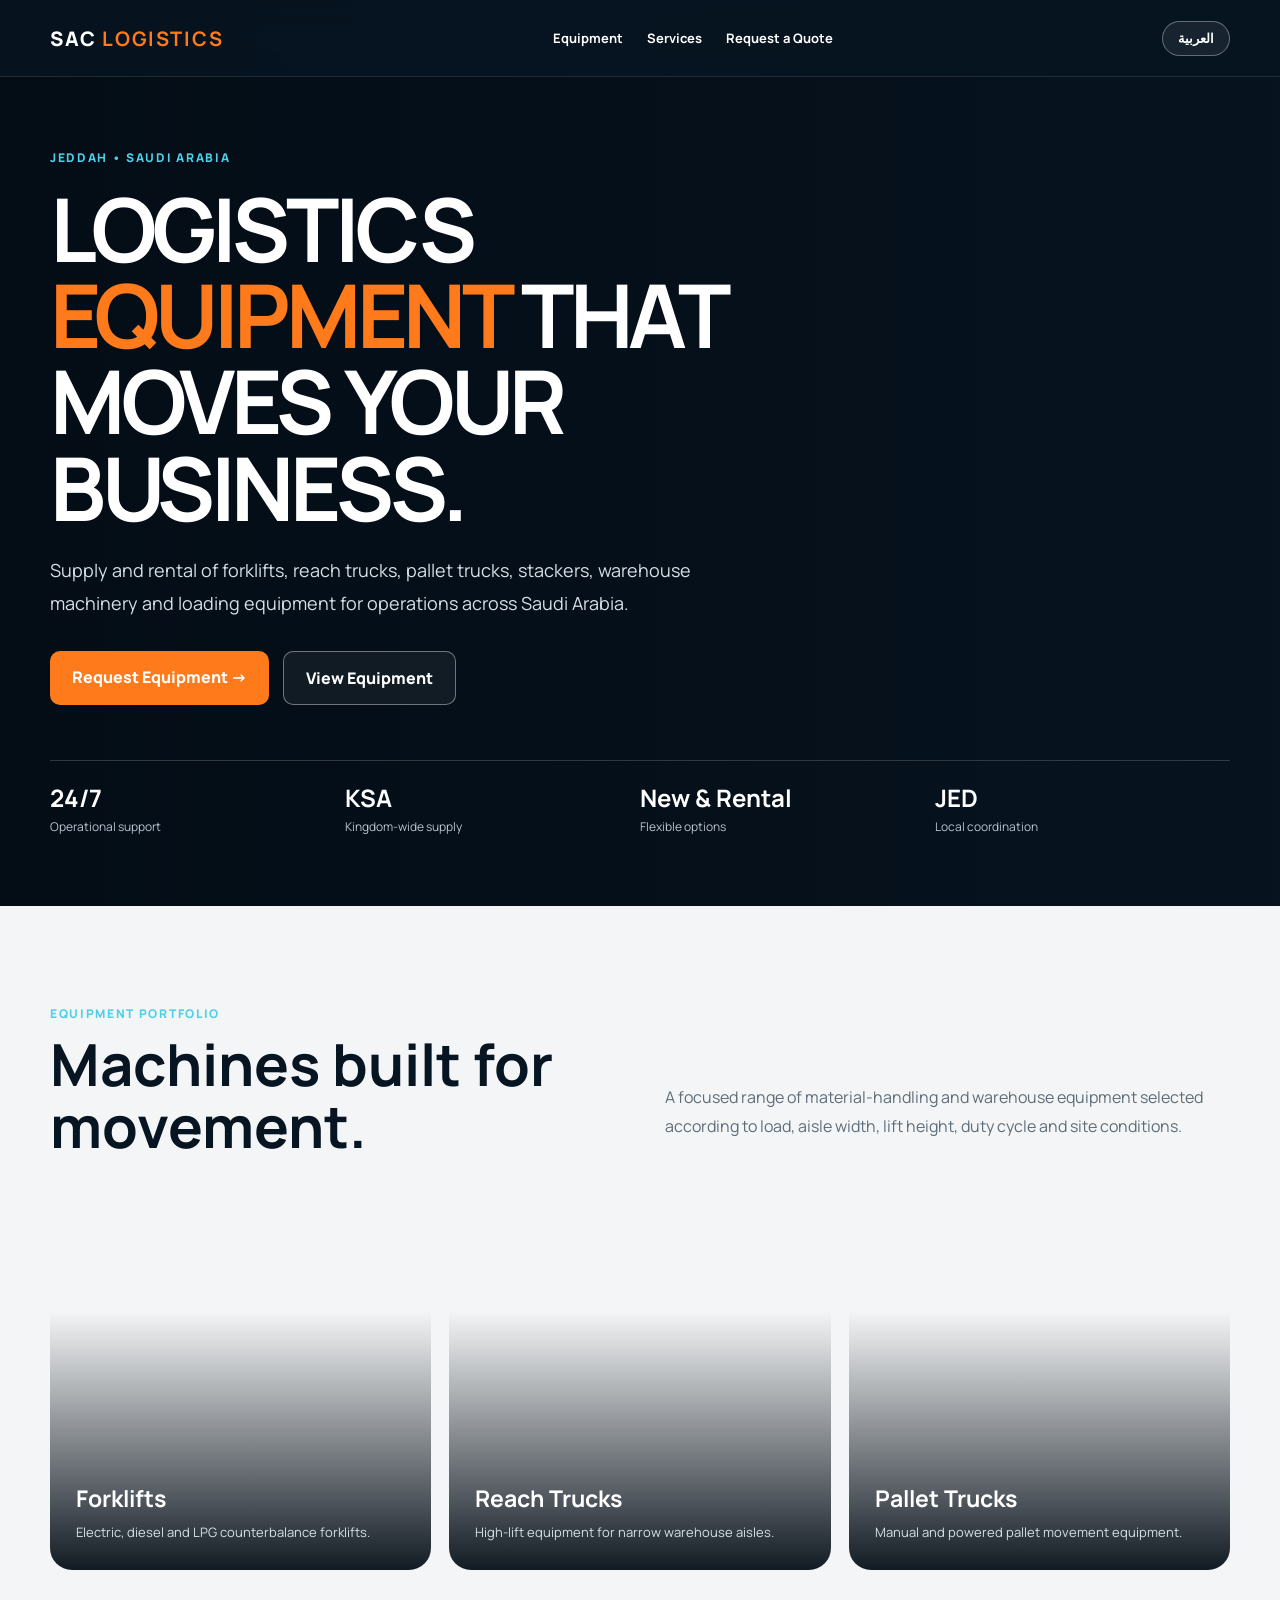
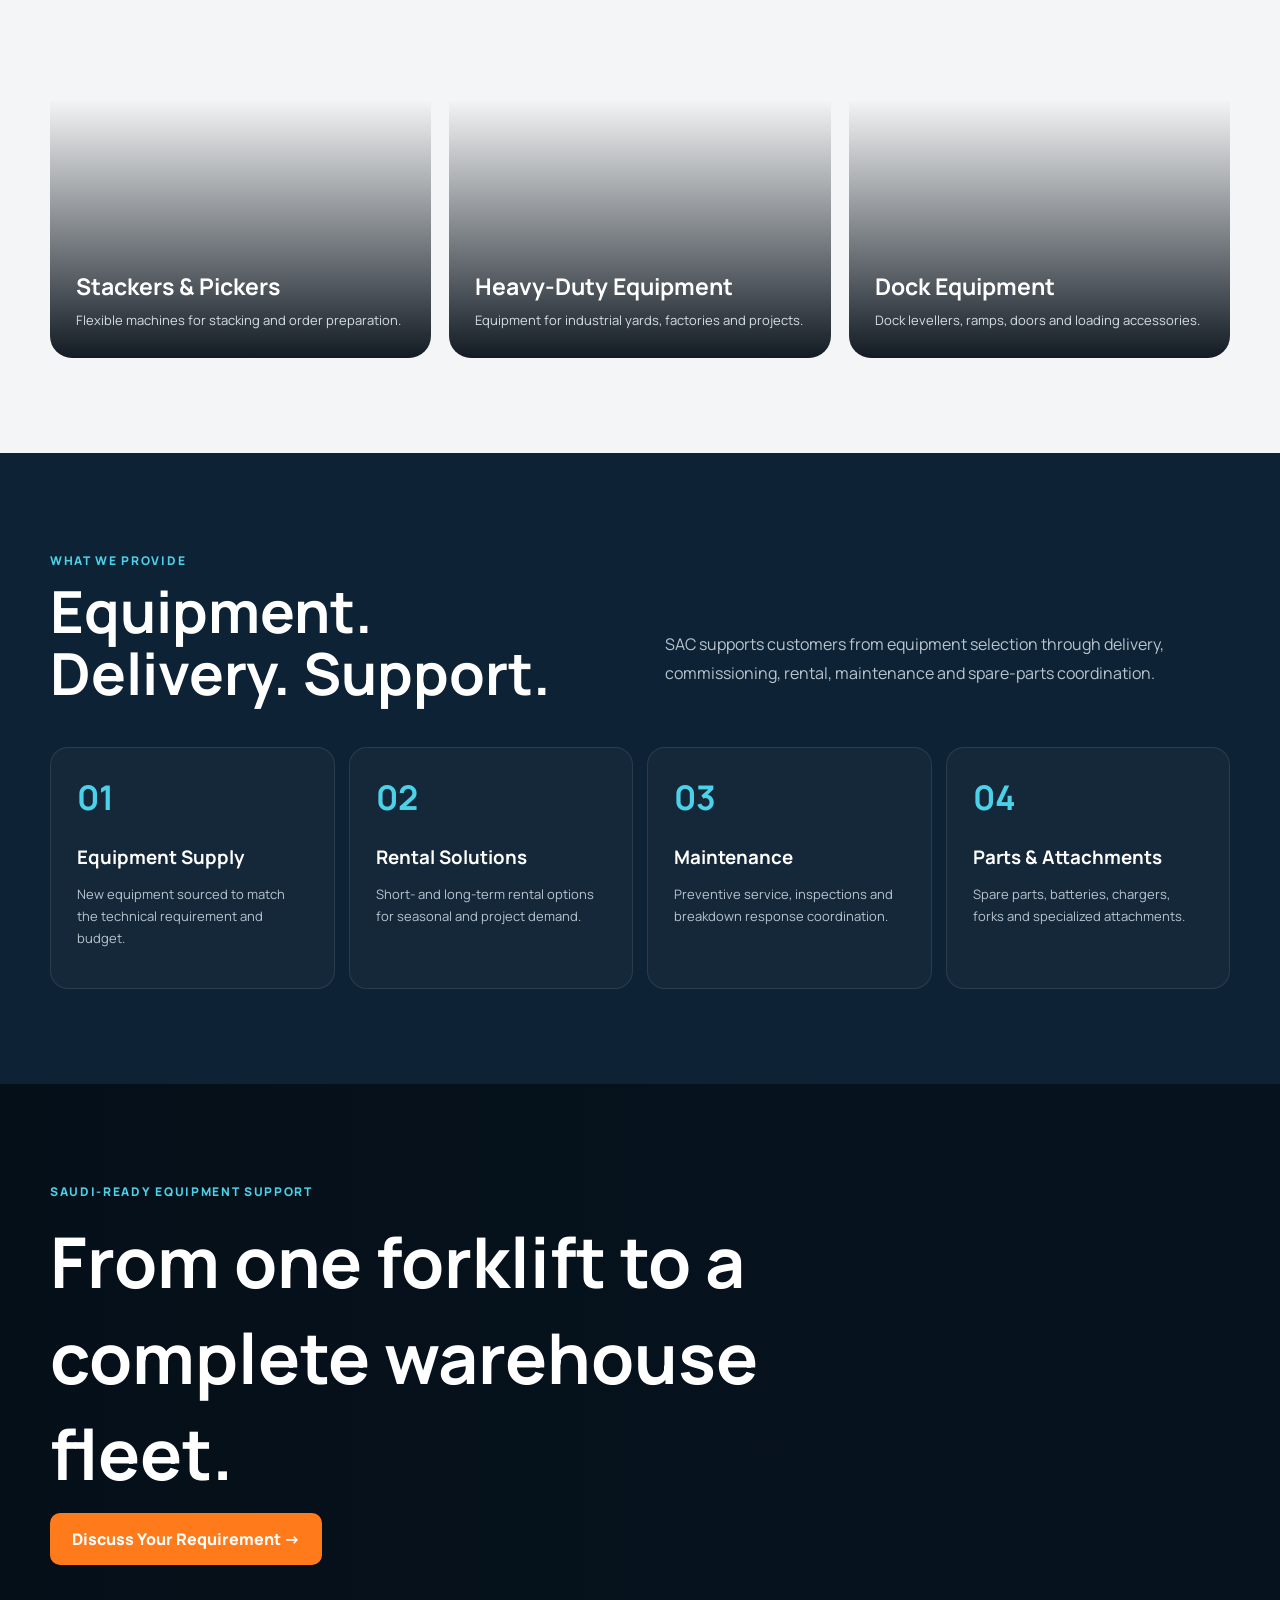
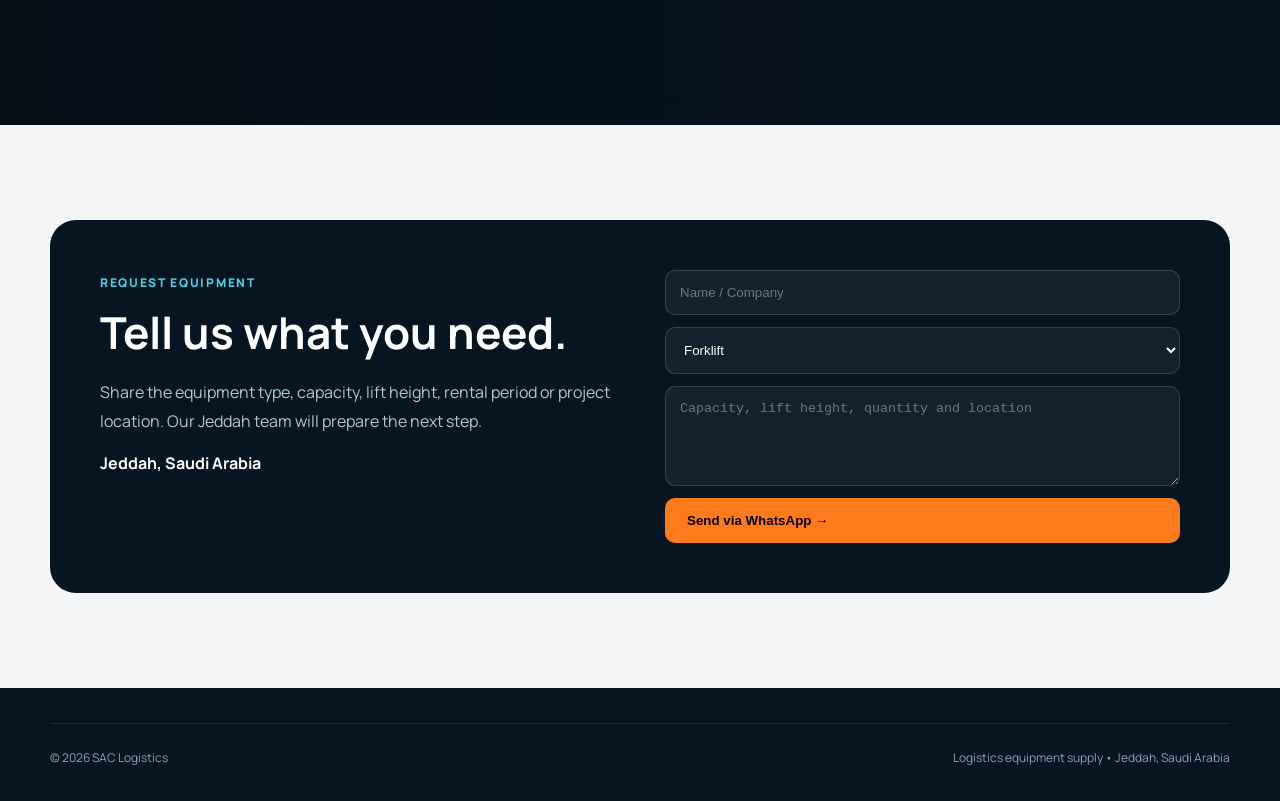
==== commit ad7921fa: "Rebuild complete SAC equipment website" ====
--- a/index.html
+++ b/index.html
@@ -1,7 +1,27 @@
 <!doctype html>
 <html lang="en" dir="ltr">
 <head>
-<meta charset="utf-8"><meta name="viewport" content="width=device-width,initial-scale=1">
-<meta name="description" content="SAC Logistics supplies forklifts, reach trucks, pallet equipment, warehouse systems and logistics equipment across Saudi Arabia.">
-<title>SAC Logistics | Logistics Equipment Supply Saudi Arabia</title>
-<link rel="preconnect" href="https://fonts.googleapis.com"><link rel="preconnect" href="https://fonts.gstatic.com" crossorigin><link href="https://fonts.googleapis.com/css2?family=Manrope:wght@400;500;600;700;800&family=Noto+Kufi+Arabic:wght@400;500;600;700+<meta charset="utf-8">
+<meta name="viewport" content="width=device-width,initial-scale=1">
+<meta name="description" content="SAC Logistics supplies forklifts, reach trucks, pallet equipment and warehouse machinery across Saudi Arabia.">
+<title>SAC Logistics | Logistics Equipment Supply</title>
+<link rel="preconnect" href="https://fonts.googleapis.com">
+<link rel="preconnect" href="https://fonts.gstatic.com" crossorigin>
+<link href="https://fonts.googleapis.com/css2?family=Manrope:wght@400;600;700;800&family=Noto+Kufi+Arabic:wght@400;600;700;800&display=swap" rel="stylesheet">
+<style>
+:root{--navy:#071522;--navy2:#0d2234;--orange:#ff7a1a;--cyan:#4bd1e8;--white:#fff;--muted:#b8c5cf;--paper:#f4f5f6}*{box-sizing:border-box}html{scroll-behavior:smooth}body{margin:0;background:var(--navy);color:#fff;font-family:Manrope,Arial,sans-serif}html[lang=ar] body{font-family:"Noto Kufi Arabic",Arial,sans-serif}a{text-decoration:none;color:inherit}.wrap{width:min(1180px,calc(100% - 32px));margin:auto}nav{position:fixed;z-index:20;inset:0 0 auto;background:rgba(7,21,34,.88);backdrop-filter:blur(12px);border-bottom:1px solid rgba(255,255,255,.1)}.nav{height:76px;display:flex;align-items:center;justify-content:space-between}.brand{font-size:20px;font-weight:800;letter-spacing:.08em}.brand b{color:var(--orange)}.links{display:flex;gap:24px;font-size:13px;font-weight:700}.lang{border:1px solid #ffffff55;background:#ffffff12;color:#fff;border-radius:999px;padding:9px 15px;cursor:pointer;font-weight:800}.hero{min-height:100vh;display:flex;align-items:flex-end;padding:145px 0 70px;background:linear-gradient(90deg,rgba(4,13,22,.98),rgba(4,13,22,.72) 48%,rgba(4,13,22,.2)),url('https://images.unsplash.com/photo-1586528116311-ad8dd3c8310d?auto=format&fit=crop&w=2000&q=88') center/cover}.hero-copy{max-width:760px}.eyebrow{color:var(--cyan);font-size:12px;font-weight:800;letter-spacing:.14em;text-transform:uppercase}.hero h1{font-size:clamp(46px,7vw,88px);line-height:.98;margin:18px 0 24px;letter-spacing:-.05em}.hero h1 span{color:var(--orange)}html[lang=ar] .hero h1{line-height:1.2;letter-spacing:-.03em}.hero p{font-size:18px;line-height:1.85;color:#d5dfe6;max-width:650px}.buttons{display:flex;gap:14px;flex-wrap:wrap;margin-top:30px}.btn{display:inline-flex;padding:15px 22px;border-radius:10px;font-weight:800}.primary{background:var(--orange)}.outline{border:1px solid #ffffff66;background:#ffffff0e}.stats{display:grid;grid-template-columns:repeat(4,1fr);margin-top:55px;border-top:1px solid #ffffff2b}.stat{padding:20px 12px 0 0}.stat strong{display:block;font-size:24px}.stat span{font-size:12px;color:var(--muted)}section{padding:95px 0}.head{display:grid;grid-template-columns:1fr 1fr;gap:50px;align-items:end;margin-bottom:42px}.head h2{font-size:clamp(34px,5vw,58px);line-height:1.08;margin:10px 0 0}.head p{color:var(--muted);line-height:1.85}.equipment{background:var(--paper);color:var(--navy)}.equipment .head p{color:#5e6d79}.grid{display:grid;grid-template-columns:repeat(3,1fr);gap:18px}.card{min-height:370px;border-radius:22px;overflow:hidden;position:relative;display:flex;align-items:flex-end;padding:26px;background-position:center;background-size:cover;isolation:isolate}.card:before{content:"";position:absolute;inset:0;z-index:-1;background:linear-gradient(180deg,transparent 30%,rgba(4,13,22,.94))}.card h3{font-size:23px;margin:0 0 8px;color:#fff}.card p{color:#d5dfe6;font-size:13px;line-height:1.65;margin:0}.c1{background-image:url('https://images.unsplash.com/photo-1565793298595-6a879b1d9492?auto=format&fit=crop&w=1000&q=86')}.c2{background-image:url('https://images.unsplash.com/photo-1553413077-190dd305871c?auto=format&fit=crop&w=1000&q=86')}.c3{background-image:url('https://images.unsplash.com/photo-1586864387967-d02ef85d93e8?auto=format&fit=crop&w=1000&q=86')}.c4{background-image:url('https://images.unsplash.com/photo-1587293852726-70cdb56c2866?auto=format&fit=crop&w=1000&q=86')}.c5{background-image:url('https://images.unsplash.com/photo-1532635042-a6f6ad4745f9?auto=format&fit=crop&w=1000&q=86')}.c6{background-image:url('https://images.unsplash.com/photo-1494412574643-ff11b0a5c1c3?auto=format&fit=crop&w=1000&q=86')}.services{background:var(--navy2)}.service-grid{display:grid;grid-template-columns:repeat(4,1fr);gap:14px}.service{border:1px solid #ffffff18;background:#ffffff08;border-radius:18px;padding:26px;min-height:220px}.service b{font-size:34px;color:var(--cyan)}.service h3{margin:24px 0 10px}.service p{font-size:13px;color:var(--muted);line-height:1.7}.banner{min-height:520px;display:flex;align-items:flex-end;background:linear-gradient(90deg,rgba(5,15,24,.94),rgba(5,15,24,.28)),url('https://images.unsplash.com/photo-1553413077-190dd305871c?auto=format&fit=crop&w=1800&q=88') center/cover}.banner .wrap{padding-bottom:65px}.banner h2{font-size:clamp(38px,6vw,70px);max-width:760px;margin:12px 0}.contact{background:var(--paper);color:var(--navy)}.contact-box{background:var(--navy);color:#fff;border-radius:26px;padding:50px;display:grid;grid-template-columns:1fr 1fr;gap:50px}.contact h2{font-size:44px;margin:10px 0}.contact p{color:var(--muted);line-height:1.8}.form{display:grid;gap:12px}.form input,.form select,.form textarea{width:100%;padding:14px;border-radius:10px;border:1px solid #ffffff26;background:#ffffff0d;color:#fff}.form textarea{min-height:100px}.form button{border:0;cursor:pointer}.footer{padding:35px 0;color:#8fa2b1;font-size:12px}.foot{display:flex;justify-content:space-between;border-top:1px solid #ffffff18;padding-top:25px}[dir=rtl] .hero{background:linear-gradient(270deg,rgba(4,13,22,.98),rgba(4,13,22,.72) 48%,rgba(4,13,22,.2)),url('https://images.unsplash.com/photo-1586528116311-ad8dd3c8310d?auto=format&fit=crop&w=2000&q=88') center/cover}@media(max-width:850px){.links{display:none}.head,.contact-box{grid-template-columns:1fr}.grid{grid-template-columns:1fr 1fr}.service-grid{grid-template-columns:1fr 1fr}.stats{grid-template-columns:1fr 1fr}}@media(max-width:560px){.hero{padding-top:120px}.hero h1{font-size:45px}.hero p{font-size:15px}.grid,.service-grid{grid-template-columns:1fr}.card{min-height:330px}.contact-box{padding:28px 20px}.stats{gap:18px}.foot{display:block}.foot span{display:block;margin-top:8px}}
+</style>
+</head>
+<body>
+<nav><div class="wrap nav"><a class="brand" href="#top">SAC <b>LOGISTICS</b></a><div class="links"><a href="#equipment" data-en="Equipment" data-ar="المعدات">Equipment</a><a href="#services" data-en="Services" data-ar="الخدمات">Services</a><a href="#contact" data-en="Request a Quote" data-ar="اطلب عرض سعر">Request a Quote</a></div><button class="lang" id="lang">العربية</button></div></nav>
+<header class="hero" id="top"><div class="wrap"><div class="hero-copy"><span class="eyebrow" data-en="Jeddah • Saudi Arabia" data-ar="جدة • المملكة العربية السعودية">Jeddah • Saudi Arabia</span><h1 data-en="LOGISTICS <span>EQUIPMENT</span> THAT MOVES YOUR BUSINESS." data-ar="معدات <span>لوجستية</span> تحرّك أعمالك.">LOGISTICS <span>EQUIPMENT</span> THAT MOVES YOUR BUSINESS.</h1><p data-en="Supply and rental of forklifts, reach trucks, pallet trucks, stackers, warehouse machinery and loading equipment for operations across Saudi Arabia." data-ar="توريد وتأجير الرافعات الشوكية والريتش تراك وعربات الطبالي والستاكر وآليات المستودعات ومعدات التحميل للعمليات في أنحاء المملكة.">Supply and rental of forklifts, reach trucks, pallet trucks, stackers, warehouse machinery and loading equipment for operations across Saudi Arabia.</p><div class="buttons"><a class="btn primary" href="#contact" data-en="Request Equipment →" data-ar="اطلب معدات ←">Request Equipment →</a><a class="btn outline" href="#equipment" data-en="View Equipment" data-ar="شاهد المعدات">View Equipment</a></div></div><div class="stats"><div class="stat"><strong>24/7</strong><span data-en="Operational support" data-ar="دعم تشغيلي">Operational support</span></div><div class="stat"><strong>KSA</strong><span data-en="Kingdom-wide supply" data-ar="توريد لجميع المناطق">Kingdom-wide supply</span></div><div class="stat"><strong>New & Rental</strong><span data-en="Flexible options" data-ar="خيارات مرنة">Flexible options</span></div><div class="stat"><strong>JED</strong><span data-en="Local coordination" data-ar="تنسيق محلي">Local coordination</span></div></div></div></header>
+<section class="equipment" id="equipment"><div class="wrap"><div class="head"><div><span class="eyebrow" data-en="Equipment Portfolio" data-ar="مجموعة المعدات">Equipment Portfolio</span><h2 data-en="Machines built for movement." data-ar="آليات مصممة للحركة.">Machines built for movement.</h2></div><p data-en="A focused range of material-handling and warehouse equipment selected according to load, aisle width, lift height, duty cycle and site conditions." data-ar="مجموعة مركزة من معدات المناولة والمستودعات يتم اختيارها وفق الحمولة وعرض الممر وارتفاع الرفع ودورة التشغيل وظروف الموقع.">A focused range of material-handling and warehouse equipment selected according to load, aisle width, lift height, duty cycle and site conditions.</p></div><div class="grid"><article class="card c1"><div><h3 data-en="Forklifts" data-ar="الرافعات الشوكية">Forklifts</h3><p data-en="Electric, diesel and LPG counterbalance forklifts." data-ar="رافعات كهربائية وديزل وغاز للأعمال الداخلية والخارجية.">Electric, diesel and LPG counterbalance forklifts.</p></div></article><article class="card c2"><div><h3 data-en="Reach Trucks" data-ar="ريتش تراك">Reach Trucks</h3><p data-en="High-lift equipment for narrow warehouse aisles." data-ar="معدات رفع مرتفع للممرات الضيقة داخل المستودعات.">High-lift equipment for narrow warehouse aisles.</p></div></article><article class="card c3"><div><h3 data-en="Pallet Trucks" data-ar="عربات الطبالي">Pallet Trucks</h3><p data-en="Manual and powered pallet movement equipment." data-ar="معدات يدوية وكهربائية لتحريك الطبالي.">Manual and powered pallet movement equipment.</p></div></article><article class="card c4"><div><h3 data-en="Stackers & Pickers" data-ar="الستاكر وتجهيز الطلبات">Stackers & Pickers</h3><p data-en="Flexible machines for stacking and order preparation." data-ar="آليات مرنة للتكديس وتجهيز الطلبات.">Flexible machines for stacking and order preparation.</p></div></article><article class="card c5"><div><h3 data-en="Heavy-Duty Equipment" data-ar="معدات الأحمال الثقيلة">Heavy-Duty Equipment</h3><p data-en="Equipment for industrial yards, factories and projects." data-ar="معدات للساحات الصناعية والمصانع والمشاريع.">Equipment for industrial yards, factories and projects.</p></div></article><article class="card c6"><div><h3 data-en="Dock Equipment" data-ar="معدات أرصفة التحميل">Dock Equipment</h3><p data-en="Dock levellers, ramps, doors and loading accessories." data-ar="جسور ومنحدرات وأبواب وإكسسوارات التحميل.">Dock levellers, ramps, doors and loading accessories.</p></div></article></div></div></section>
+<section class="services" id="services"><div class="wrap"><div class="head"><div><span class="eyebrow" data-en="What We Provide" data-ar="ما نقدمه">What We Provide</span><h2 data-en="Equipment. Delivery. Support." data-ar="معدات. توريد. دعم.">Equipment. Delivery. Support.</h2></div><p data-en="SAC supports customers from equipment selection through delivery, commissioning, rental, maintenance and spare-parts coordination." data-ar="تدعم SAC العملاء من اختيار المعدات إلى التوريد والتشغيل الأولي والتأجير والصيانة وتنسيق قطع الغيار.">SAC supports customers from equipment selection through delivery, commissioning, rental, maintenance and spare-parts coordination.</p></div><div class="service-grid"><div class="service"><b>01</b><h3 data-en="Equipment Supply" data-ar="توريد المعدات">Equipment Supply</h3><p data-en="New equipment sourced to match the technical requirement and budget." data-ar="معدات جديدة يتم توفيرها حسب المتطلبات الفنية والميزانية.">New equipment sourced to match the technical requirement and budget.</p></div><div class="service"><b>02</b><h3 data-en="Rental Solutions" data-ar="حلول التأجير">Rental Solutions</h3><p data-en="Short- and long-term rental options for seasonal and project demand." data-ar="خيارات تأجير قصيرة وطويلة الأجل للمواسم والمشاريع.">Short- and long-term rental options for seasonal and project demand.</p></div><div class="service"><b>03</b><h3 data-en="Maintenance" data-ar="الصيانة">Maintenance</h3><p data-en="Preventive service, inspections and breakdown response coordination." data-ar="صيانة وقائية وفحوصات وتنسيق الاستجابة للأعطال.">Preventive service, inspections and breakdown response coordination.</p></div><div class="service"><b>04</b><h3 data-en="Parts & Attachments" data-ar="قطع الغيار والملحقات">Parts & Attachments</h3><p data-en="Spare parts, batteries, chargers, forks and specialized attachments." data-ar="قطع غيار وبطاريات وشواحن وشوك وملحقات متخصصة.">Spare parts, batteries, chargers, forks and specialized attachments.</p></div></div></div></section>
+<section class="banner"><div class="wrap"><span class="eyebrow" data-en="Saudi-ready equipment support" data-ar="دعم معدات جاهز للسوق السعودي">Saudi-ready equipment support</span><h2 data-en="From one forklift to a complete warehouse fleet." data-ar="من رافعة واحدة إلى أسطول مستودع متكامل.">From one forklift to a complete warehouse fleet.</h2><a class="btn primary" href="#contact" data-en="Discuss Your Requirement →" data-ar="ناقش احتياجك ←">Discuss Your Requirement →</a></div></section>
+<section class="contact" id="contact"><div class="wrap contact-box"><div><span class="eyebrow" data-en="Request Equipment" data-ar="اطلب معدات">Request Equipment</span><h2 data-en="Tell us what you need." data-ar="أخبرنا ماذا تحتاج.">Tell us what you need.</h2><p data-en="Share the equipment type, capacity, lift height, rental period or project location. Our Jeddah team will prepare the next step." data-ar="شاركنا نوع المعدة والسعة وارتفاع الرفع ومدة التأجير أو موقع المشروع، وسيجهز فريقنا في جدة الخطوة التالية.">Share the equipment type, capacity, lift height, rental period or project location. Our Jeddah team will prepare the next step.</p><b data-en="Jeddah, Saudi Arabia" data-ar="جدة، المملكة العربية السعودية">Jeddah, Saudi Arabia</b></div><form class="form" id="quote"><input id="name" required data-ph-en="Name / Company" data-ph-ar="الاسم / الشركة" placeholder="Name / Company"><select id="type"><option data-en="Forklift" data-ar="رافعة شوكية">Forklift</option><option data-en="Reach truck" data-ar="ريتش تراك">Reach truck</option><option data-en="Pallet truck / Stacker" data-ar="عربة طبالي / ستاكر">Pallet truck / Stacker</option><option data-en="Heavy-duty equipment" data-ar="معدات أحمال ثقيلة">Heavy-duty equipment</option><option data-en="Rental requirement" data-ar="طلب تأجير">Rental requirement</option></select><textarea id="details" data-ph-en="Capacity, lift height, quantity and location" data-ph-ar="السعة وارتفاع الرفع والكمية والموقع" placeholder="Capacity, lift height, quantity and location"></textarea><button class="btn primary" type="submit" data-en="Send via WhatsApp →" data-ar="إرسال عبر واتساب ←">Send via WhatsApp →</button></form></div></section>
+<footer class="footer"><div class="wrap foot"><span>© 2026 SAC Logistics</span><span data-en="Logistics equipment supply • Jeddah, Saudi Arabia" data-ar="توفير المعدات اللوجستية • جدة، المملكة العربية السعودية">Logistics equipment supply • Jeddah, Saudi Arabia</span></div></footer>
+<script>
+const h=document.documentElement,b=document.getElementById('lang');function setLang(l){h.lang=l;h.dir=l==='ar'?'rtl':'ltr';b.textContent=l==='ar'?'English':'العربية';document.querySelectorAll('[data-en]').forEach(e=>e.innerHTML=e.dataset[l]);document.querySelectorAll('[data-ph-en]').forEach(e=>e.placeholder=e.dataset[l==='ar'?'phAr':'phEn']);localStorage.setItem('sacLang',l)}b.onclick=()=>setLang(h.lang==='en'?'ar':'en');setLang(localStorage.getItem('sacLang')||'en');document.getElementById('quote').onsubmit=e=>{e.preventDefault();const ar=h.lang==='ar',n=document.getElementById('name').value,t=document.getElementById('type').selectedOptions[0].text,d=document.getElementById('details').value,m=ar?`مرحباً SAC Logistics، أنا ${n}. أحتاج ${t}. التفاصيل: ${d}`:`Hello SAC Logistics, I am ${n}. I need ${t}. Details: ${d}`;window.open('https://wa.me/?text='+encodeURIComponent(m),'_blank')};
+</script>
+</body>
+</html>
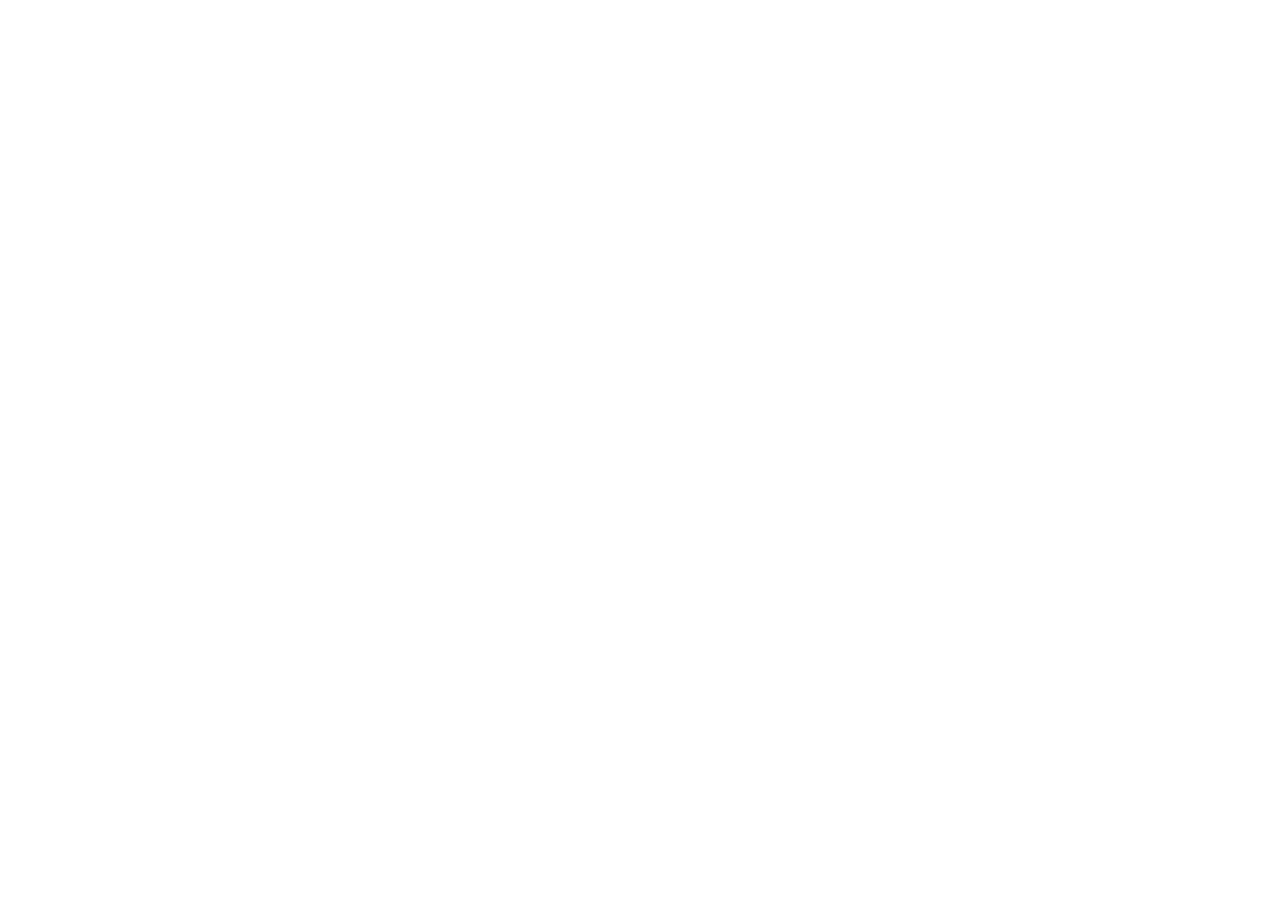
==== commit 805a0ca9: "Add verified forklift video hero and logistics equipment visuals" ====
--- a/index.html
+++ b/index.html
@@ -1,27 +1 @@
-<!doctype html>
-<html lang="en" dir="ltr">
-<head>
-<meta charset="utf-8">
-<meta name="viewport" content="width=device-width,initial-scale=1">
-<meta name="description" content="SAC Logistics supplies forklifts, reach trucks, pallet equipment and warehouse machinery across Saudi Arabia.">
-<title>SAC Logistics | Logistics Equipment Supply</title>
-<link rel="preconnect" href="https://fonts.googleapis.com">
-<link rel="preconnect" href="https://fonts.gstatic.com" crossorigin>
-<link href="https://fonts.googleapis.com/css2?family=Manrope:wght@400;600;700;800&family=Noto+Kufi+Arabic:wght@400;600;700;800&display=swap" rel="stylesheet">
-<style>
-:root{--navy:#071522;--navy2:#0d2234;--orange:#ff7a1a;--cyan:#4bd1e8;--white:#fff;--muted:#b8c5cf;--paper:#f4f5f6}*{box-sizing:border-box}html{scroll-behavior:smooth}body{margin:0;background:var(--navy);color:#fff;font-family:Manrope,Arial,sans-serif}html[lang=ar] body{font-family:"Noto Kufi Arabic",Arial,sans-serif}a{text-decoration:none;color:inherit}.wrap{width:min(1180px,calc(100% - 32px));margin:auto}nav{position:fixed;z-index:20;inset:0 0 auto;background:rgba(7,21,34,.88);backdrop-filter:blur(12px);border-bottom:1px solid rgba(255,255,255,.1)}.nav{height:76px;display:flex;align-items:center;justify-content:space-between}.brand{font-size:20px;font-weight:800;letter-spacing:.08em}.brand b{color:var(--orange)}.links{display:flex;gap:24px;font-size:13px;font-weight:700}.lang{border:1px solid #ffffff55;background:#ffffff12;color:#fff;border-radius:999px;padding:9px 15px;cursor:pointer;font-weight:800}.hero{min-height:100vh;display:flex;align-items:flex-end;padding:145px 0 70px;background:linear-gradient(90deg,rgba(4,13,22,.98),rgba(4,13,22,.72) 48%,rgba(4,13,22,.2)),url('https://images.unsplash.com/photo-1586528116311-ad8dd3c8310d?auto=format&fit=crop&w=2000&q=88') center/cover}.hero-copy{max-width:760px}.eyebrow{color:var(--cyan);font-size:12px;font-weight:800;letter-spacing:.14em;text-transform:uppercase}.hero h1{font-size:clamp(46px,7vw,88px);line-height:.98;margin:18px 0 24px;letter-spacing:-.05em}.hero h1 span{color:var(--orange)}html[lang=ar] .hero h1{line-height:1.2;letter-spacing:-.03em}.hero p{font-size:18px;line-height:1.85;color:#d5dfe6;max-width:650px}.buttons{display:flex;gap:14px;flex-wrap:wrap;margin-top:30px}.btn{display:inline-flex;padding:15px 22px;border-radius:10px;font-weight:800}.primary{background:var(--orange)}.outline{border:1px solid #ffffff66;background:#ffffff0e}.stats{display:grid;grid-template-columns:repeat(4,1fr);margin-top:55px;border-top:1px solid #ffffff2b}.stat{padding:20px 12px 0 0}.stat strong{display:block;font-size:24px}.stat span{font-size:12px;color:var(--muted)}section{padding:95px 0}.head{display:grid;grid-template-columns:1fr 1fr;gap:50px;align-items:end;margin-bottom:42px}.head h2{font-size:clamp(34px,5vw,58px);line-height:1.08;margin:10px 0 0}.head p{color:var(--muted);line-height:1.85}.equipment{background:var(--paper);color:var(--navy)}.equipment .head p{color:#5e6d79}.grid{display:grid;grid-template-columns:repeat(3,1fr);gap:18px}.card{min-height:370px;border-radius:22px;overflow:hidden;position:relative;display:flex;align-items:flex-end;padding:26px;background-position:center;background-size:cover;isolation:isolate}.card:before{content:"";position:absolute;inset:0;z-index:-1;background:linear-gradient(180deg,transparent 30%,rgba(4,13,22,.94))}.card h3{font-size:23px;margin:0 0 8px;color:#fff}.card p{color:#d5dfe6;font-size:13px;line-height:1.65;margin:0}.c1{background-image:url('https://images.unsplash.com/photo-1565793298595-6a879b1d9492?auto=format&fit=crop&w=1000&q=86')}.c2{background-image:url('https://images.unsplash.com/photo-1553413077-190dd305871c?auto=format&fit=crop&w=1000&q=86')}.c3{background-image:url('https://images.unsplash.com/photo-1586864387967-d02ef85d93e8?auto=format&fit=crop&w=1000&q=86')}.c4{background-image:url('https://images.unsplash.com/photo-1587293852726-70cdb56c2866?auto=format&fit=crop&w=1000&q=86')}.c5{background-image:url('https://images.unsplash.com/photo-1532635042-a6f6ad4745f9?auto=format&fit=crop&w=1000&q=86')}.c6{background-image:url('https://images.unsplash.com/photo-1494412574643-ff11b0a5c1c3?auto=format&fit=crop&w=1000&q=86')}.services{background:var(--navy2)}.service-grid{display:grid;grid-template-columns:repeat(4,1fr);gap:14px}.service{border:1px solid #ffffff18;background:#ffffff08;border-radius:18px;padding:26px;min-height:220px}.service b{font-size:34px;color:var(--cyan)}.service h3{margin:24px 0 10px}.service p{font-size:13px;color:var(--muted);line-height:1.7}.banner{min-height:520px;display:flex;align-items:flex-end;background:linear-gradient(90deg,rgba(5,15,24,.94),rgba(5,15,24,.28)),url('https://images.unsplash.com/photo-1553413077-190dd305871c?auto=format&fit=crop&w=1800&q=88') center/cover}.banner .wrap{padding-bottom:65px}.banner h2{font-size:clamp(38px,6vw,70px);max-width:760px;margin:12px 0}.contact{background:var(--paper);color:var(--navy)}.contact-box{background:var(--navy);color:#fff;border-radius:26px;padding:50px;display:grid;grid-template-columns:1fr 1fr;gap:50px}.contact h2{font-size:44px;margin:10px 0}.contact p{color:var(--muted);line-height:1.8}.form{display:grid;gap:12px}.form input,.form select,.form textarea{width:100%;padding:14px;border-radius:10px;border:1px solid #ffffff26;background:#ffffff0d;color:#fff}.form textarea{min-height:100px}.form button{border:0;cursor:pointer}.footer{padding:35px 0;color:#8fa2b1;font-size:12px}.foot{display:flex;justify-content:space-between;border-top:1px solid #ffffff18;padding-top:25px}[dir=rtl] .hero{background:linear-gradient(270deg,rgba(4,13,22,.98),rgba(4,13,22,.72) 48%,rgba(4,13,22,.2)),url('https://images.unsplash.com/photo-1586528116311-ad8dd3c8310d?auto=format&fit=crop&w=2000&q=88') center/cover}@media(max-width:850px){.links{display:none}.head,.contact-box{grid-template-columns:1fr}.grid{grid-template-columns:1fr 1fr}.service-grid{grid-template-columns:1fr 1fr}.stats{grid-template-columns:1fr 1fr}}@media(max-width:560px){.hero{padding-top:120px}.hero h1{font-size:45px}.hero p{font-size:15px}.grid,.service-grid{grid-template-columns:1fr}.card{min-height:330px}.contact-box{padding:28px 20px}.stats{gap:18px}.foot{display:block}.foot span{display:block;margin-top:8px}}
-</style>
-</head>
-<body>
-<nav><div class="wrap nav"><a class="brand" href="#top">SAC <b>LOGISTICS</b></a><div class="links"><a href="#equipment" data-en="Equipment" data-ar="المعدات">Equipment</a><a href="#services" data-en="Services" data-ar="الخدمات">Services</a><a href="#contact" data-en="Request a Quote" data-ar="اطلب عرض سعر">Request a Quote</a></div><button class="lang" id="lang">العربية</button></div></nav>
-<header class="hero" id="top"><div class="wrap"><div class="hero-copy"><span class="eyebrow" data-en="Jeddah • Saudi Arabia" data-ar="جدة • المملكة العربية السعودية">Jeddah • Saudi Arabia</span><h1 data-en="LOGISTICS <span>EQUIPMENT</span> THAT MOVES YOUR BUSINESS." data-ar="معدات <span>لوجستية</span> تحرّك أعمالك.">LOGISTICS <span>EQUIPMENT</span> THAT MOVES YOUR BUSINESS.</h1><p data-en="Supply and rental of forklifts, reach trucks, pallet trucks, stackers, warehouse machinery and loading equipment for operations across Saudi Arabia." data-ar="توريد وتأجير الرافعات الشوكية والريتش تراك وعربات الطبالي والستاكر وآليات المستودعات ومعدات التحميل للعمليات في أنحاء المملكة.">Supply and rental of forklifts, reach trucks, pallet trucks, stackers, warehouse machinery and loading equipment for operations across Saudi Arabia.</p><div class="buttons"><a class="btn primary" href="#contact" data-en="Request Equipment →" data-ar="اطلب معدات ←">Request Equipment →</a><a class="btn outline" href="#equipment" data-en="View Equipment" data-ar="شاهد المعدات">View Equipment</a></div></div><div class="stats"><div class="stat"><strong>24/7</strong><span data-en="Operational support" data-ar="دعم تشغيلي">Operational support</span></div><div class="stat"><strong>KSA</strong><span data-en="Kingdom-wide supply" data-ar="توريد لجميع المناطق">Kingdom-wide supply</span></div><div class="stat"><strong>New & Rental</strong><span data-en="Flexible options" data-ar="خيارات مرنة">Flexible options</span></div><div class="stat"><strong>JED</strong><span data-en="Local coordination" data-ar="تنسيق محلي">Local coordination</span></div></div></div></header>
-<section class="equipment" id="equipment"><div class="wrap"><div class="head"><div><span class="eyebrow" data-en="Equipment Portfolio" data-ar="مجموعة المعدات">Equipment Portfolio</span><h2 data-en="Machines built for movement." data-ar="آليات مصممة للحركة.">Machines built for movement.</h2></div><p data-en="A focused range of material-handling and warehouse equipment selected according to load, aisle width, lift height, duty cycle and site conditions." data-ar="مجموعة مركزة من معدات المناولة والمستودعات يتم اختيارها وفق الحمولة وعرض الممر وارتفاع الرفع ودورة التشغيل وظروف الموقع.">A focused range of material-handling and warehouse equipment selected according to load, aisle width, lift height, duty cycle and site conditions.</p></div><div class="grid"><article class="card c1"><div><h3 data-en="Forklifts" data-ar="الرافعات الشوكية">Forklifts</h3><p data-en="Electric, diesel and LPG counterbalance forklifts." data-ar="رافعات كهربائية وديزل وغاز للأعمال الداخلية والخارجية.">Electric, diesel and LPG counterbalance forklifts.</p></div></article><article class="card c2"><div><h3 data-en="Reach Trucks" data-ar="ريتش تراك">Reach Trucks</h3><p data-en="High-lift equipment for narrow warehouse aisles." data-ar="معدات رفع مرتفع للممرات الضيقة داخل المستودعات.">High-lift equipment for narrow warehouse aisles.</p></div></article><article class="card c3"><div><h3 data-en="Pallet Trucks" data-ar="عربات الطبالي">Pallet Trucks</h3><p data-en="Manual and powered pallet movement equipment." data-ar="معدات يدوية وكهربائية لتحريك الطبالي.">Manual and powered pallet movement equipment.</p></div></article><article class="card c4"><div><h3 data-en="Stackers & Pickers" data-ar="الستاكر وتجهيز الطلبات">Stackers & Pickers</h3><p data-en="Flexible machines for stacking and order preparation." data-ar="آليات مرنة للتكديس وتجهيز الطلبات.">Flexible machines for stacking and order preparation.</p></div></article><article class="card c5"><div><h3 data-en="Heavy-Duty Equipment" data-ar="معدات الأحمال الثقيلة">Heavy-Duty Equipment</h3><p data-en="Equipment for industrial yards, factories and projects." data-ar="معدات للساحات الصناعية والمصانع والمشاريع.">Equipment for industrial yards, factories and projects.</p></div></article><article class="card c6"><div><h3 data-en="Dock Equipment" data-ar="معدات أرصفة التحميل">Dock Equipment</h3><p data-en="Dock levellers, ramps, doors and loading accessories." data-ar="جسور ومنحدرات وأبواب وإكسسوارات التحميل.">Dock levellers, ramps, doors and loading accessories.</p></div></article></div></div></section>
-<section class="services" id="services"><div class="wrap"><div class="head"><div><span class="eyebrow" data-en="What We Provide" data-ar="ما نقدمه">What We Provide</span><h2 data-en="Equipment. Delivery. Support." data-ar="معدات. توريد. دعم.">Equipment. Delivery. Support.</h2></div><p data-en="SAC supports customers from equipment selection through delivery, commissioning, rental, maintenance and spare-parts coordination." data-ar="تدعم SAC العملاء من اختيار المعدات إلى التوريد والتشغيل الأولي والتأجير والصيانة وتنسيق قطع الغيار.">SAC supports customers from equipment selection through delivery, commissioning, rental, maintenance and spare-parts coordination.</p></div><div class="service-grid"><div class="service"><b>01</b><h3 data-en="Equipment Supply" data-ar="توريد المعدات">Equipment Supply</h3><p data-en="New equipment sourced to match the technical requirement and budget." data-ar="معدات جديدة يتم توفيرها حسب المتطلبات الفنية والميزانية.">New equipment sourced to match the technical requirement and budget.</p></div><div class="service"><b>02</b><h3 data-en="Rental Solutions" data-ar="حلول التأجير">Rental Solutions</h3><p data-en="Short- and long-term rental options for seasonal and project demand." data-ar="خيارات تأجير قصيرة وطويلة الأجل للمواسم والمشاريع.">Short- and long-term rental options for seasonal and project demand.</p></div><div class="service"><b>03</b><h3 data-en="Maintenance" data-ar="الصيانة">Maintenance</h3><p data-en="Preventive service, inspections and breakdown response coordination." data-ar="صيانة وقائية وفحوصات وتنسيق الاستجابة للأعطال.">Preventive service, inspections and breakdown response coordination.</p></div><div class="service"><b>04</b><h3 data-en="Parts & Attachments" data-ar="قطع الغيار والملحقات">Parts & Attachments</h3><p data-en="Spare parts, batteries, chargers, forks and specialized attachments." data-ar="قطع غيار وبطاريات وشواحن وشوك وملحقات متخصصة.">Spare parts, batteries, chargers, forks and specialized attachments.</p></div></div></div></section>
-<section class="banner"><div class="wrap"><span class="eyebrow" data-en="Saudi-ready equipment support" data-ar="دعم معدات جاهز للسوق السعودي">Saudi-ready equipment support</span><h2 data-en="From one forklift to a complete warehouse fleet." data-ar="من رافعة واحدة إلى أسطول مستودع متكامل.">From one forklift to a complete warehouse fleet.</h2><a class="btn primary" href="#contact" data-en="Discuss Your Requirement →" data-ar="ناقش احتياجك ←">Discuss Your Requirement →</a></div></section>
-<section class="contact" id="contact"><div class="wrap contact-box"><div><span class="eyebrow" data-en="Request Equipment" data-ar="اطلب معدات">Request Equipment</span><h2 data-en="Tell us what you need." data-ar="أخبرنا ماذا تحتاج.">Tell us what you need.</h2><p data-en="Share the equipment type, capacity, lift height, rental period or project location. Our Jeddah team will prepare the next step." data-ar="شاركنا نوع المعدة والسعة وارتفاع الرفع ومدة التأجير أو موقع المشروع، وسيجهز فريقنا في جدة الخطوة التالية.">Share the equipment type, capacity, lift height, rental period or project location. Our Jeddah team will prepare the next step.</p><b data-en="Jeddah, Saudi Arabia" data-ar="جدة، المملكة العربية السعودية">Jeddah, Saudi Arabia</b></div><form class="form" id="quote"><input id="name" required data-ph-en="Name / Company" data-ph-ar="الاسم / الشركة" placeholder="Name / Company"><select id="type"><option data-en="Forklift" data-ar="رافعة شوكية">Forklift</option><option data-en="Reach truck" data-ar="ريتش تراك">Reach truck</option><option data-en="Pallet truck / Stacker" data-ar="عربة طبالي / ستاكر">Pallet truck / Stacker</option><option data-en="Heavy-duty equipment" data-ar="معدات أحمال ثقيلة">Heavy-duty equipment</option><option data-en="Rental requirement" data-ar="طلب تأجير">Rental requirement</option></select><textarea id="details" data-ph-en="Capacity, lift height, quantity and location" data-ph-ar="السعة وارتفاع الرفع والكمية والموقع" placeholder="Capacity, lift height, quantity and location"></textarea><button class="btn primary" type="submit" data-en="Send via WhatsApp →" data-ar="إرسال عبر واتساب ←">Send via WhatsApp →</button></form></div></section>
-<footer class="footer"><div class="wrap foot"><span>© 2026 SAC Logistics</span><span data-en="Logistics equipment supply • Jeddah, Saudi Arabia" data-ar="توفير المعدات اللوجستية • جدة، المملكة العربية السعودية">Logistics equipment supply • Jeddah, Saudi Arabia</span></div></footer>
-<script>
-const h=document.documentElement,b=document.getElementById('lang');function setLang(l){h.lang=l;h.dir=l==='ar'?'rtl':'ltr';b.textContent=l==='ar'?'English':'العربية';document.querySelectorAll('[data-en]').forEach(e=>e.innerHTML=e.dataset[l]);document.querySelectorAll('[data-ph-en]').forEach(e=>e.placeholder=e.dataset[l==='ar'?'phAr':'phEn']);localStorage.setItem('sacLang',l)}b.onclick=()=>setLang(h.lang==='en'?'ar':'en');setLang(localStorage.getItem('sacLang')||'en');document.getElementById('quote').onsubmit=e=>{e.preventDefault();const ar=h.lang==='ar',n=document.getElementById('name').value,t=document.getElementById('type').selectedOptions[0].text,d=document.getElementById('details').value,m=ar?`مرحباً SAC Logistics، أنا ${n}. أحتاج ${t}. التفاصيل: ${d}`:`Hello SAC Logistics, I am ${n}. I need ${t}. Details: ${d}`;window.open('https://wa.me/?text='+encodeURIComponent(m),'_blank')};
-</script>
-</body>
-</html>+<!doctype html><html lang="en" dir="ltr"><head><meta charset="utf-8"><meta name="viewport" content="width=device-width,initial-scale=1"><meta name="description" content="SAC Logistics supplies and rents forklifts, reach trucks, pallet equipment, warehouse machinery and loading solutions across Saudi Arabia."><title>SAC Logistics | Logistics Equipment Supply</title><link rel="preconnect" href="https://fonts.googleapis.com"><link
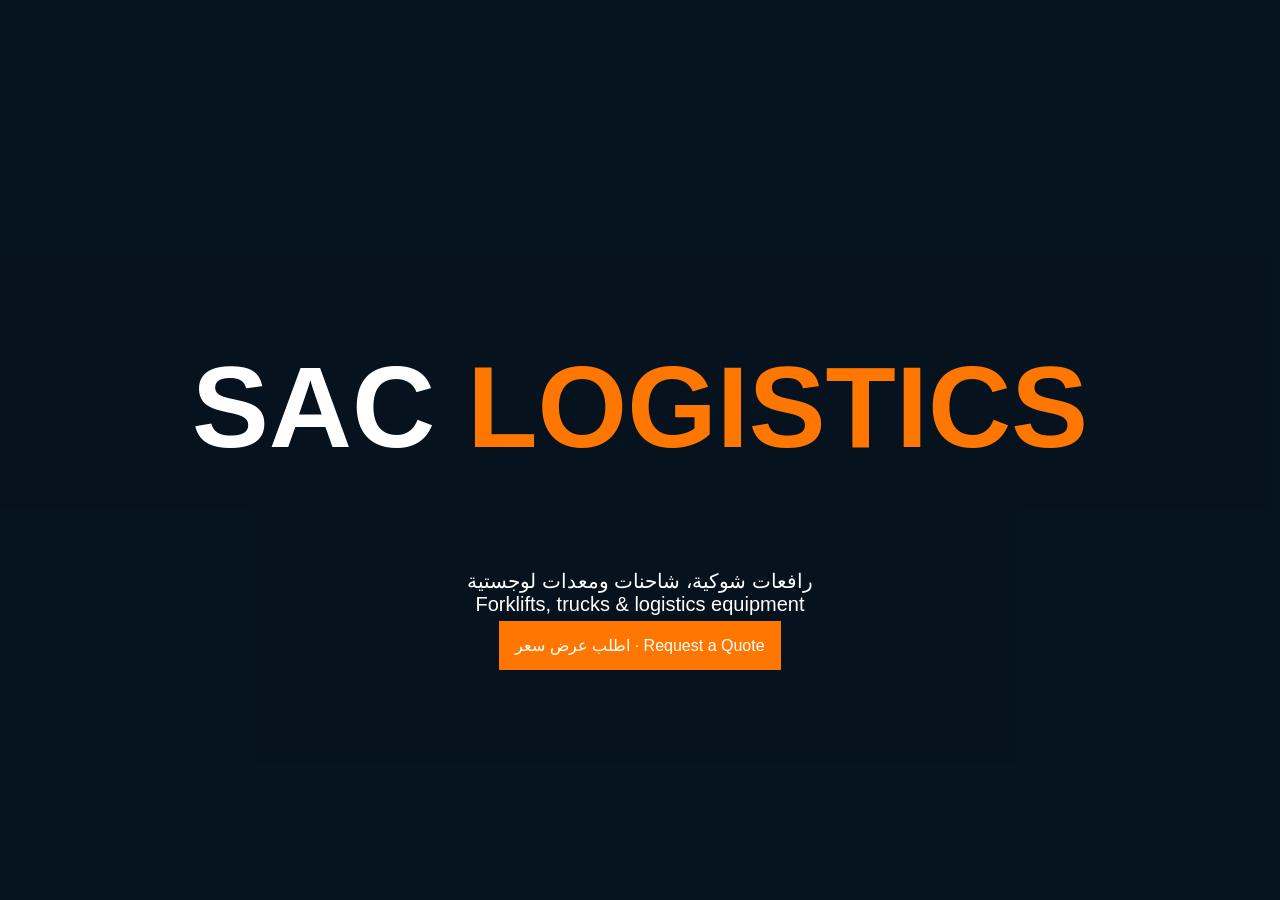
==== commit 960396ca: "Restore complete video landing page" ====
--- a/index.html
+++ b/index.html
@@ -1 +1 @@
-<!doctype html><html lang="en" dir="ltr"><head><meta charset="utf-8"><meta name="viewport" content="width=device-width,initial-scale=1"><meta name="description" content="SAC Logistics supplies and rents forklifts, reach trucks, pallet equipment, warehouse machinery and loading solutions across Saudi Arabia."><title>SAC Logistics | Logistics Equipment Supply</title><link rel="preconnect" href="https://fonts.googleapis.com"><link+<!doctype html><meta charset=utf-8><meta name=viewport content="width=device-width"><title>SAC Logistics</title><style>body{margin:0;background:#071522;color:#fff;font-family:Arial}.h{height:100vh;display:grid;place-items:center;text-align:center;overflow:hidden;position:relative}.h video{position:absolute;width:100%;height:100%;object-fit:cover;z-index:-2}.h:after{content:"";position:absolute;inset:0;background:#06131fb9;z-index:-1}h1{font-size:9vw}b{color:#f70}p{font-size:20px}.a{color:#fff;background:#f70;padding:16px;text-decoration:none}</style><section class=h><video autoplay muted loop playsinline src="https://videos.pexels.com/video-files/4488706/4488706-hd_1920_1080_25fps.mp4"></video><main><h1>SAC <b>LOGISTICS</b></h1><p>رافعات شوكية، شاحنات ومعدات لوجستية<br>Forklifts, trucks & logistics equipment</p><a class=a href=mailto:hello@sac-logistics.com>اطلب عرض سعر · Request a Quote</a></main></section>
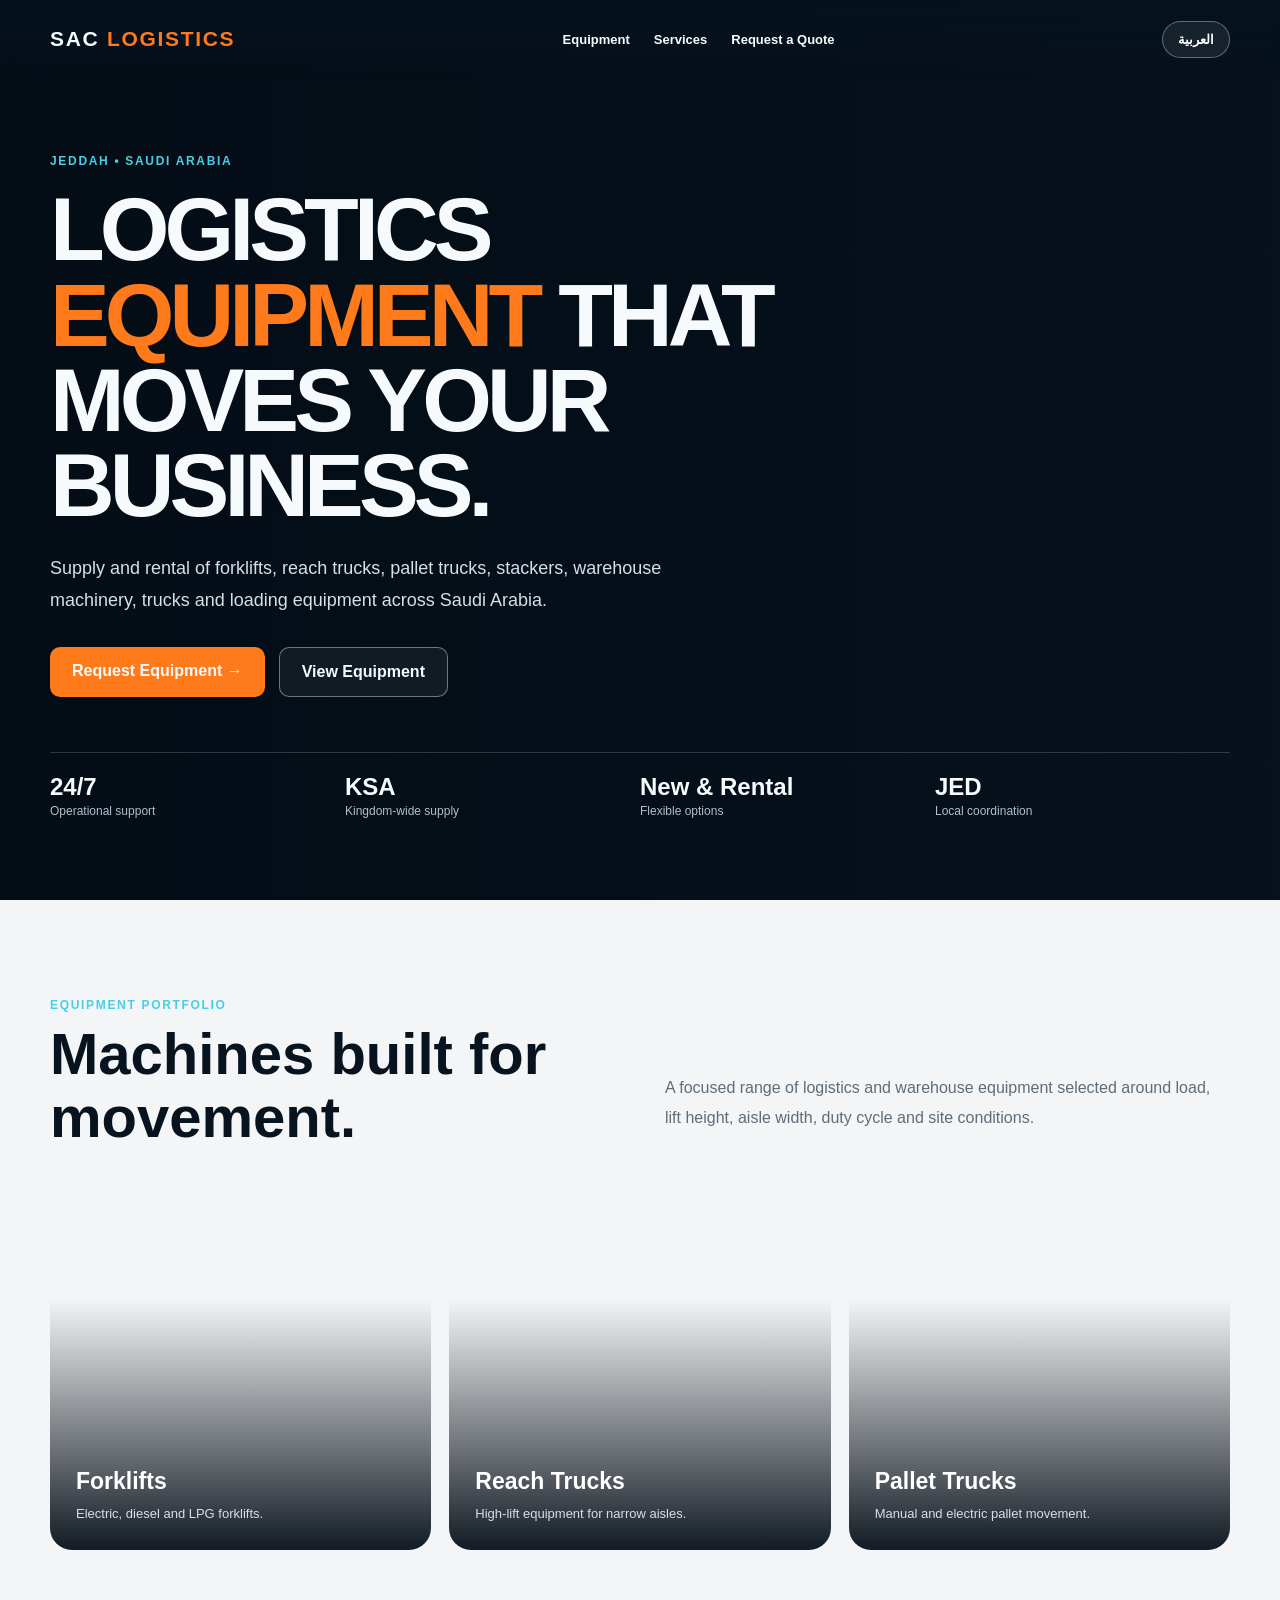
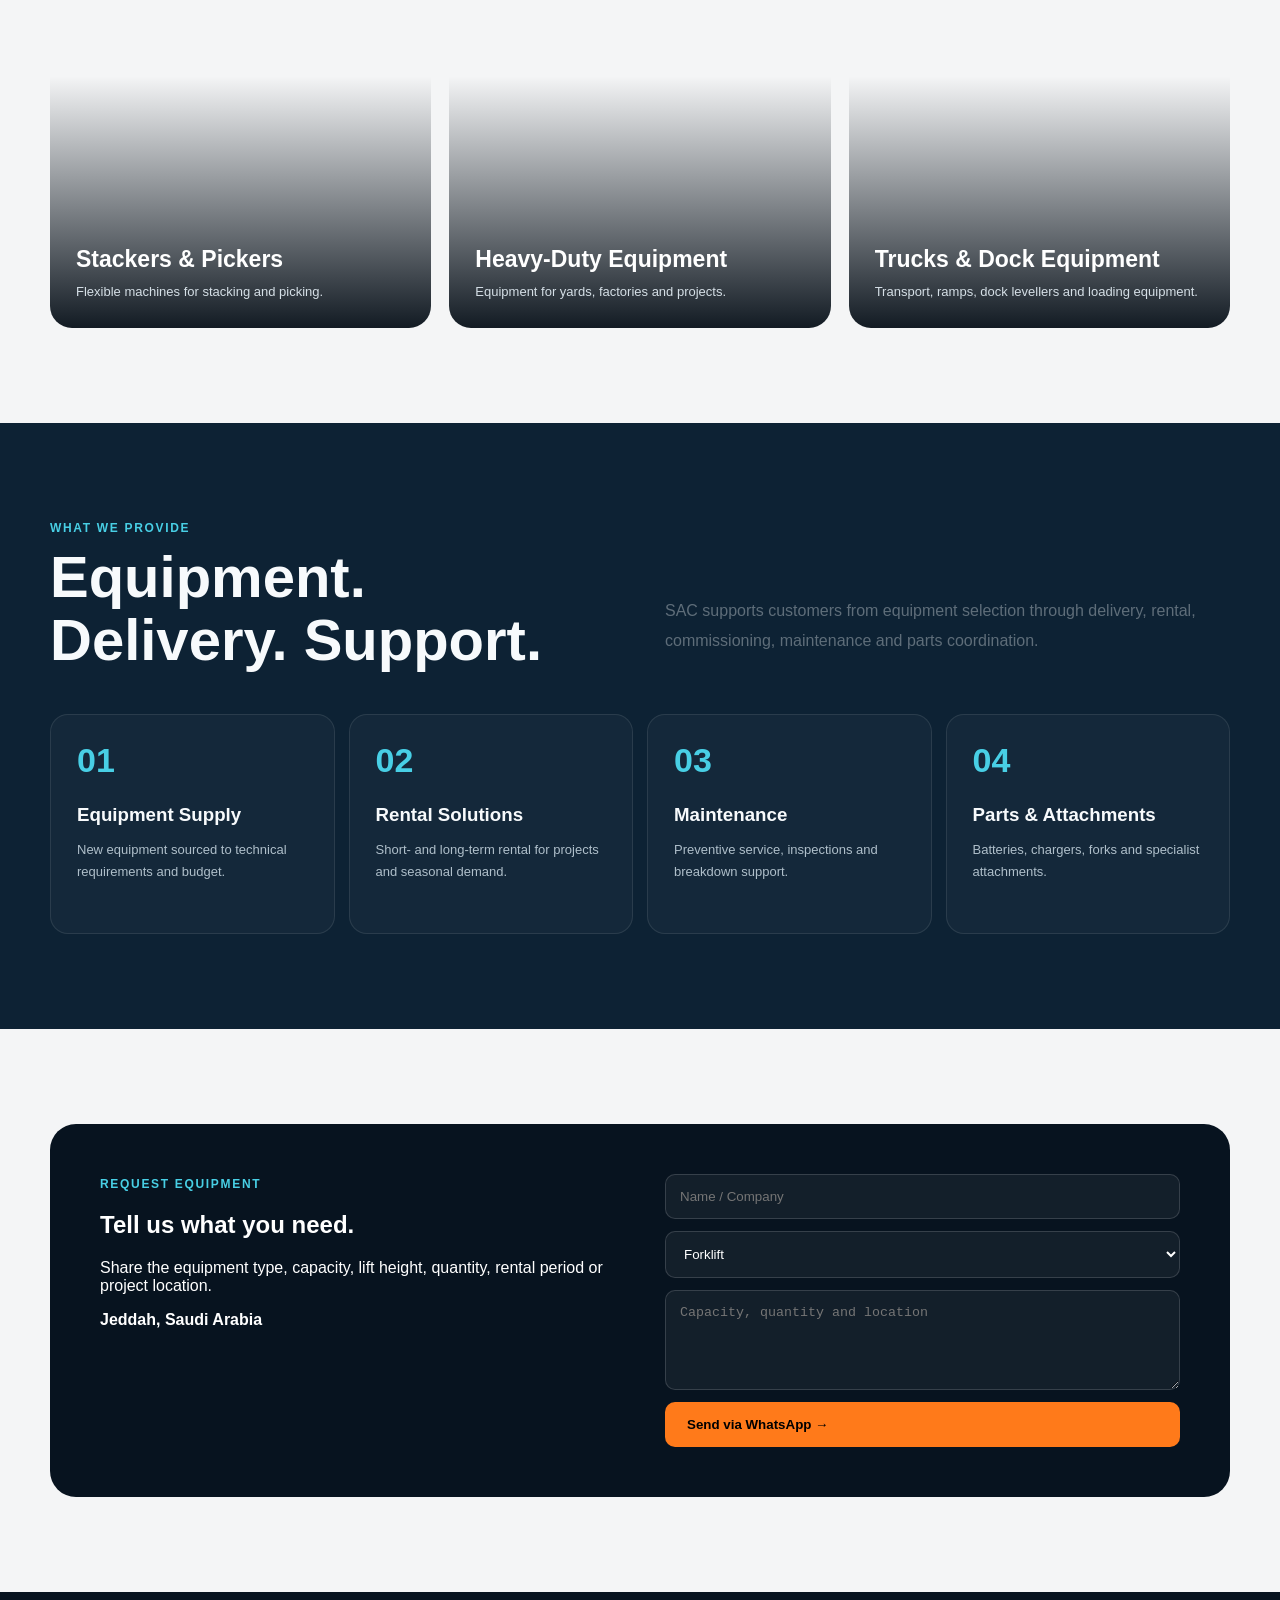
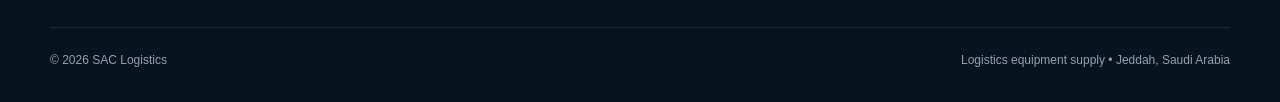
==== commit 21b0e709: "Rebuild complete bilingual video website" ====
--- a/index.html
+++ b/index.html
@@ -1 +1 @@
-<!doctype html><meta charset=utf-8><meta name=viewport content="width=device-width"><title>SAC Logistics</title><style>body{margin:0;background:#071522;color:#fff;font-family:Arial}.h{height:100vh;display:grid;place-items:center;text-align:center;overflow:hidden;position:relative}.h video{position:absolute;width:100%;height:100%;object-fit:cover;z-index:-2}.h:after{content:"";position:absolute;inset:0;background:#06131fb9;z-index:-1}h1{font-size:9vw}b{color:#f70}p{font-size:20px}.a{color:#fff;background:#f70;padding:16px;text-decoration:none}</style><section class=h><video autoplay muted loop playsinline src="https://videos.pexels.com/video-files/4488706/4488706-hd_1920_1080_25fps.mp4"></video><main><h1>SAC <b>LOGISTICS</b></h1><p>رافعات شوكية، شاحنات ومعدات لوجستية<br>Forklifts, trucks & logistics equipment</p><a class=a href=mailto:hello@sac-logistics.com>اطلب عرض سعر · Request a Quote</a></main></section>+<!doctype html><html lang="en" dir="ltr"><head><meta charset="utf-8"><meta name="viewport" content="width=device-width,initial-scale=1"><meta name="description" content="SAC Logistics supplies and rents forklifts, reach trucks, pallet equipment, warehouse machinery and loading solutions across Saudi Arabia."><title>SAC Logistics | Logistics Equipment Supply</title><link rel="stylesheet" href="style.css"></head><body><nav><div class="wrap nav"><a class="brand" href="#top">SAC <b>LOGISTICS</b></a><div class="links"><a href="#equipment" data-en="Equipment" data-ar="المعدات">Equipment</a><a href="#services" data-en="Services" data-ar="الخدمات">Services</a><a href="#contact" data-en="Request a Quote" data-ar="اطلب عرض سعر">Request a Quote</a></div><button class="lang" id="lang">العربية</button></div></nav><header class="hero" id="top"><video autoplay muted loop playsinline poster="https://images.unsplash.com/photo-1586528116311-ad8dd3c8310d?auto=format&fit=crop&w=2000&q=88"><source src="https://videos.pexels.com/video-files/4488706/4488706-hd_1920_1080_25fps.mp4" type="video/mp4"></video><div class="overlay"></div><div class="wrap"><div class="hero-copy"><span class="eyebrow" data-en="Jeddah • Saudi Arabia" data-ar="جدة • المملكة العربية السعودية">Jeddah • Saudi Arabia</span><h1 data-en="LOGISTICS <span>EQUIPMENT</span> THAT MOVES YOUR BUSINESS." data-ar="معدات <span>لوجستية</span> تحرّك أعمالك.">LOGISTICS <span>EQUIPMENT</span> THAT MOVES YOUR BUSINESS.</h1><p data-en="Supply and rental of forklifts, reach trucks, pallet trucks, stackers, warehouse machinery, trucks and loading equipment across Saudi Arabia." data-ar="توريد وتأجير الرافعات الشوكية والريتش تراك وعربات الطبالي والستاكر وآليات المستودعات والشاحنات ومعدات التحميل في أنحاء المملكة.">Supply and rental of forklifts, reach trucks, pallet trucks, stackers, warehouse machinery, trucks and loading equipment across Saudi Arabia.</p><div class="buttons"><a class="btn primary" href="#contact" data-en="Request Equipment →" data-ar="اطلب معدات ←">Request Equipment →</a><a class="btn outline" href="#equipment" data-en="View Equipment" data-ar="شاهد المعدات">View Equipment</a></div></div><div class="stats"><div class="stat"><strong>24/7</strong><span data-en="Operational support" data-ar="دعم تشغيلي">Operational support</span></div><div class="stat"><strong>KSA</strong><span data-en="Kingdom-wide supply" data-ar="توريد لجميع المناطق">Kingdom-wide supply</span></div><div class="stat"><strong>New & Rental</strong><span data-en="Flexible options" data-ar="خيارات مرنة">Flexible options</span></div><div class="stat"><strong>JED</strong><span data-en="Local coordination" data-ar="تنسيق محلي">Local coordination</span></div></div></div></header><section class="equipment" id="equipment"><div class="wrap"><div class="head"><div><span class="eyebrow" data-en="Equipment Portfolio" data-ar="مجموعة المعدات">Equipment Portfolio</span><h2 data-en="Machines built for movement." data-ar="آليات مصممة للحركة.">Machines built for movement.</h2></div><p data-en="A focused range of logistics and warehouse equipment selected around load, lift height, aisle width, duty cycle and site conditions." data-ar="مجموعة مركزة من المعدات اللوجستية ومعدات المستودعات يتم اختيارها وفق الحمولة وارتفاع الرفع وعرض الممر ودورة التشغيل وظروف الموقع.">A focused range of logistics and warehouse equipment selected around load, lift height, aisle width, duty cycle and site conditions.</p></div><div class="grid"><article class="card c1"><div><h3 data-en="Forklifts" data-ar="الرافعات الشوكية">Forklifts</h3><p data-en="Electric, diesel and LPG forklifts." data-ar="رافعات كهربائية وديزل وغاز.">Electric, diesel and LPG forklifts.</p></div></article><article class="card c2"><div><h3 data-en="Reach Trucks" data-ar="ريتش تراك">Reach Trucks</h3><p data-en="High-lift equipment for narrow aisles." data-ar="معدات رفع مرتفع للممرات الضيقة.">High-lift equipment for narrow aisles.</p></div></article><article class="card c3"><div><h3 data-en="Pallet Trucks" data-ar="عربات الطبالي">Pallet Trucks</h3><p data-en="Manual and electric pallet movement." data-ar="معدات يدوية وكهربائية لتحريك الطبالي.">Manual and electric pallet movement.</p></div></article><article class="card c4"><div><h3 data-en="Stackers & Pickers" data-ar="الستاكر وتجهيز الطلبات">Stackers & Pickers</h3><p data-en="Flexible machines for stacking and picking." data-ar="آليات مرنة للتكديس وتجهيز الطلبات.">Flexible machines for stacking and picking.</p></div></article><article class="card c5"><div><h3 data-en="Heavy-Duty Equipment" data-ar="معدات الأحمال الثقيلة">Heavy-Duty Equipment</h3><p data-en="Equipment for yards, factories and projects." data-ar="معدات للساحات والمصانع والمشاريع.">Equipment for yards, factories and projects.</p></div></article><article class="card c6"><div><h3 data-en="Trucks & Dock Equipment" data-ar="الشاحنات ومعدات الأرصفة">Trucks & Dock Equipment</h3><p data-en="Transport, ramps, dock levellers and loading equipment." data-ar="شاحنات ومنحدرات وجسور ومعدات تحميل.">Transport, ramps, dock levellers and loading equipment.</p></div></article></div></div></section><section class="services" id="services"><div class="wrap"><div class="head"><div><span class="eyebrow" data-en="What We Provide" data-ar="ما نقدمه">What We Provide</span><h2 data-en="Equipment. Delivery. Support." data-ar="معدات. توريد. دعم.">Equipment. Delivery. Support.</h2></div><p data-en="SAC supports customers from equipment selection through delivery, rental, commissioning, maintenance and parts coordination." data-ar="تدعم SAC العملاء من اختيار المعدات إلى التوريد والتأجير والتشغيل الأولي والصيانة وتنسيق قطع الغيار.">SAC supports customers from equipment selection through delivery, rental, commissioning, maintenance and parts coordination.</p></div><div class="service-grid"><div class="service"><b>01</b><h3 data-en="Equipment Supply" data-ar="توريد المعدات">Equipment Supply</h3><p data-en="New equipment sourced to technical requirements and budget." data-ar="معدات جديدة حسب المتطلبات الفنية والميزانية.">New equipment sourced to technical requirements and budget.</p></div><div class="service"><b>02</b><h3 data-en="Rental Solutions" data-ar="حلول التأجير">Rental Solutions</h3><p data-en="Short- and long-term rental for projects and seasonal demand." data-ar="تأجير قصير وطويل الأجل للمشاريع والمواسم.">Short- and long-term rental for projects and seasonal demand.</p></div><div class="service"><b>03</b><h3 data-en="Maintenance" data-ar="الصيانة">Maintenance</h3><p data-en="Preventive service, inspections and breakdown support." data-ar="صيانة وقائية وفحوصات ودعم للأعطال.">Preventive service, inspections and breakdown support.</p></div><div class="service"><b>04</b><h3 data-en="Parts & Attachments" data-ar="قطع الغيار والملحقات">Parts & Attachments</h3><p data-en="Batteries, chargers, forks and specialist attachments." data-ar="بطاريات وشواحن وشوك وملحقات متخصصة.">Batteries, chargers, forks and specialist attachments.</p></div></div></div></section><section class="contact" id="contact"><div class="wrap contact-box"><div><span class="eyebrow" data-en="Request Equipment" data-ar="اطلب معدات">Request Equipment</span><h2 data-en="Tell us what you need." data-ar="أخبرنا ماذا تحتاج.">Tell us what you need.</h2><p data-en="Share the equipment type, capacity, lift height, quantity, rental period or project location." data-ar="شاركنا نوع المعدة والسعة وارتفاع الرفع والكمية ومدة التأجير أو موقع المشروع.">Share the equipment type, capacity, lift height, quantity, rental period or project location.</p><b data-en="Jeddah, Saudi Arabia" data-ar="جدة، المملكة العربية السعودية">Jeddah, Saudi Arabia</b></div><form class="form" id="quote"><input id="name" required data-ph-en="Name / Company" data-ph-ar="الاسم / الشركة" placeholder="Name / Company"><select id="type"><option data-en="Forklift" data-ar="رافعة شوكية">Forklift</option><option data-en="Reach truck" data-ar="ريتش تراك">Reach truck</option><option data-en="Pallet truck / Stacker" data-ar="عربة طبالي / ستاكر">Pallet truck / Stacker</option><option data-en="Truck / Heavy equipment" data-ar="شاحنة / معدات ثقيلة">Truck / Heavy equipment</option><option data-en="Rental requirement" data-ar="طلب تأجير">Rental requirement</option></select><textarea id="details" data-ph-en="Capacity, quantity and location" data-ph-ar="السعة والكمية والموقع" placeholder="Capacity, quantity and location"></textarea><button class="btn primary" type="submit" data-en="Send via WhatsApp →" data-ar="إرسال عبر واتساب ←">Send via WhatsApp →</button></form></div></section><footer class="footer"><div class="wrap foot"><span>© 2026 SAC Logistics</span><span data-en="Logistics equipment supply • Jeddah, Saudi Arabia" data-ar="توفير المعدات اللوجستية • جدة، المملكة العربية السعودية">Logistics equipment supply • Jeddah, Saudi Arabia</span></div></footer><script src="app.js"></script></body></html>
--- a/style.css
+++ b/style.css
@@ -0,0 +1 @@
+:root{--bg:#07131f;--panel:#0d2234;--orange:#ff7a1a;--cyan:#48cfe5;--text:#f7fafc;--muted:#afbfca;--paper:#f4f5f6}*{box-sizing:border-box}html{scroll-behavior:smooth}body{margin:0;background:var(--bg);color:var(--text);font-family:Arial,sans-serif}a{color:inherit;text-decoration:none}.wrap{width:min(1180px,calc(100% - 32px));margin:auto}nav{position:fixed;z-index:30;top:0;left:0;right:0;background:linear-gradient(#06131fe8,#06131f80,transparent);backdrop-filter:blur(10px)}.nav{height:78px;display:flex;align-items:center;justify-content:space-between}.brand{font-size:21px;font-weight:900;letter-spacing:.08em}.brand b{color:var(--orange)}.links{display:flex;gap:24px;font-weight:700;font-size:13px}.lang{border:1px solid #ffffff55;background:#ffffff12;color:#fff;border-radius:999px;padding:10px 15px;font-weight:800;cursor:pointer}.hero{min-height:100vh;position:relative;display:flex;align-items:flex-end;padding:140px 0 70px;overflow:hidden;background:url('https://images.unsplash.com/photo-1586528116311-ad8dd3c8310d?auto=format&fit=crop&w=2000&q=88') center/cover}.hero video{position:absolute;inset:0;width:100%;height:100%;object-fit:cover;z-index:0}.overlay{position:absolute;inset:0;z-index:1;background:linear-gradient(90deg,rgba(4,13,22,.97),rgba(4,13,22,.74) 48%,rgba(4,13,22,.28))}.hero .wrap{position:relative;z-index:2}.hero-copy{max-width:760px}.eyebrow{color:var(--cyan);font-size:12px;font-weight:800;letter-spacing:.14em;text-transform:uppercase}.hero h1{font-size:clamp(48px,7vw,92px);line-height:.95;letter-spacing:-.055em;margin:18px 0 24px}.hero h1 span{color:var(--orange)}.hero p{font-size:18px;line-height:1.8;color:#d5dfe6;max-width:650px}.buttons{display:flex;gap:14px;flex-wrap:wrap;margin-top:30px}.btn{display:inline-flex;padding:15px 22px;border-radius:10px;font-weight:800}.primary{background:var(--orange)}.outline{border:1px solid #ffffff66;background:#ffffff0e}.stats{display:grid;grid-template-columns:repeat(4,1fr);margin-top:55px;border-top:1px solid #ffffff2b}.stat{padding:20px 12px 0 0}.stat strong{display:block;font-size:24px}.stat span{font-size:12px;color:var(--muted)}section{padding:95px 0}.head{display:grid;grid-template-columns:1fr 1fr;gap:50px;align-items:end;margin-bottom:42px}.head h2{font-size:clamp(34px,5vw,58px);line-height:1.08;margin:10px 0 0}.head p{color:#5e6d79;line-height:1.85}.equipment{background:var(--paper);color:var(--bg)}.grid{display:grid;grid-template-columns:repeat(3,1fr);gap:18px}.card{min-height:360px;border-radius:22px;overflow:hidden;position:relative;display:flex;align-items:flex-end;padding:26px;background-position:center;background-size:cover;isolation:isolate}.card:before{content:'';position:absolute;inset:0;z-index:-1;background:linear-gradient(180deg,transparent 30%,rgba(4,13,22,.94))}.card h3{font-size:23px;margin:0 0 8px;color:#fff}.card p{color:#d5dfe6;font-size:13px;line-height:1.65;margin:0}.c1{background-image:url('https://images.unsplash.com/photo-1565793298595-6a879b1d9492?auto=format&fit=crop&w=1000&q=86')}.c2{background-image:url('https://images.unsplash.com/photo-1553413077-190dd305871c?auto=format&fit=crop&w=1000&q=86')}.c3{background-image:url('https://images.unsplash.com/photo-1586864387967-d02ef85d93e8?auto=format&fit=crop&w=1000&q=86')}.c4{background-image:url('https://images.unsplash.com/photo-1587293852726-70cdb56c2866?auto=format&fit=crop&w=1000&q=86')}.c5{background-image:url('https://images.unsplash.com/photo-1532635042-a6f6ad4745f9?auto=format&fit=crop&w=1000&q=86')}.c6{background-image:url('https://images.unsplash.com/photo-1494412574643-ff11b0a5c1c3?auto=format&fit=crop&w=1000&q=86')}.services{background:var(--panel)}.service-grid{display:grid;grid-template-columns:repeat(4,1fr);gap:14px}.service{border:1px solid #ffffff18;background:#ffffff08;border-radius:18px;padding:26px;min-height:220px}.service b{font-size:34px;color:var(--cyan)}.service h3{margin:24px 0 10px}.service p{font-size:13px;color:var(--muted);line-height:1.7}.contact{background:var(--paper);color:var(--bg)}.contact-box{background:var(--bg);color:#fff;border-radius:26px;padding:50px;display:grid;grid-template-columns:1fr 1fr;gap:50px}.form{display:grid;gap:12px}.form input,.form select,.form textarea{width:100%;padding:14px;border-radius:10px;border:1px solid #ffffff26;background:#ffffff0d;color:#fff}.form textarea{min-height:100px}.form button{border:0;cursor:pointer}.footer{padding:35px 0;color:#8fa2b1;font-size:12px}.foot{display:flex;justify-content:space-between;border-top:1px solid #ffffff18;padding-top:25px}[dir=rtl] .overlay{background:linear-gradient(270deg,rgba(4,13,22,.97),rgba(4,13,22,.74) 48%,rgba(4,13,22,.28))}@media(max-width:850px){.links{display:none}.head,.contact-box{grid-template-columns:1fr}.grid{grid-template-columns:1fr 1fr}.service-grid{grid-template-columns:1fr 1fr}.stats{grid-template-columns:1fr 1fr}}@media(max-width:560px){.hero{padding-top:120px}.hero h1{font-size:45px}.hero p{font-size:15px}.grid,.service-grid{grid-template-columns:1fr}.card{min-height:330px}.contact-box{padding:28px 20px}.foot{display:block}.foot span{display:block;margin-top:8px}}
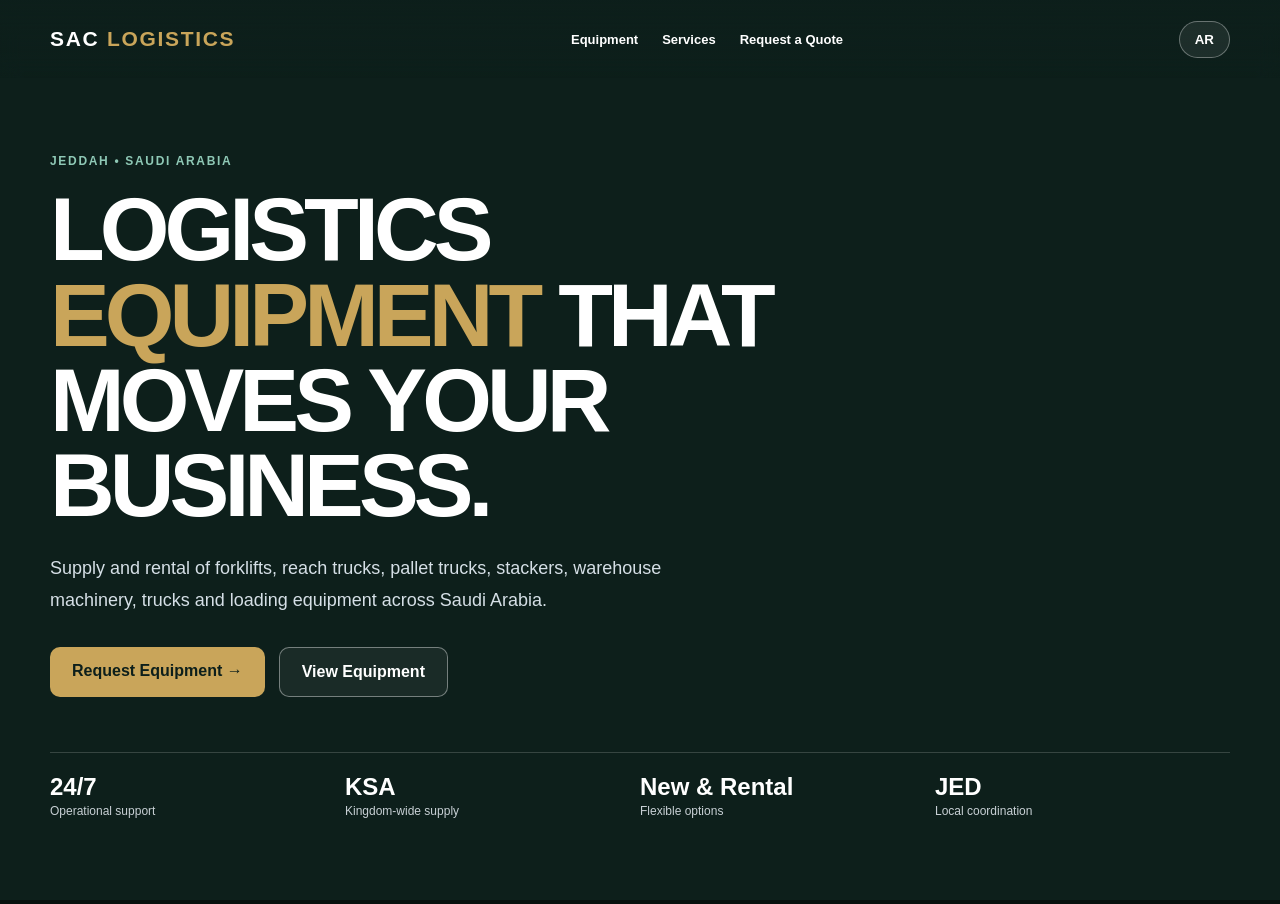
==== commit b059952a: "Make site.html the primary GitHub Pages entry" ====
--- a/index.html
+++ b/index.html
@@ -1 +1 @@
-<!doctype html><html lang="en" dir="ltr"><head><meta charset="utf-8"><meta name="viewport" content="width=device-width,initial-scale=1"><meta name="description" content="SAC Logistics supplies and rents forklifts, reach trucks, pallet equipment, warehouse machinery and loading solutions across Saudi Arabia."><title>SAC Logistics | Logistics Equipment Supply</title><link rel="stylesheet" href="style.css"></head><body><nav><div class="wrap nav"><a class="brand" href="#top">SAC <b>LOGISTICS</b></a><div class="links"><a href="#equipment" data-en="Equipment" data-ar="المعدات">Equipment</a><a href="#services" data-en="Services" data-ar="الخدمات">Services</a><a href="#contact" data-en="Request a Quote" data-ar="اطلب عرض سعر">Request a Quote</a></div><button class="lang" id="lang">العربية</button></div></nav><header class="hero" id="top"><video autoplay muted loop playsinline poster="https://images.unsplash.com/photo-1586528116311-ad8dd3c8310d?auto=format&fit=crop&w=2000&q=88"><source src="https://videos.pexels.com/video-files/4488706/4488706-hd_1920_1080_25fps.mp4" type="video/mp4"></video><div class="overlay"></div><div class="wrap"><div class="hero-copy"><span class="eyebrow" data-en="Jeddah • Saudi Arabia" data-ar="جدة • المملكة العربية السعودية">Jeddah • Saudi Arabia</span><h1 data-en="LOGISTICS <span>EQUIPMENT</span> THAT MOVES YOUR BUSINESS." data-ar="معدات <span>لوجستية</span> تحرّك أعمالك.">LOGISTICS <span>EQUIPMENT</span> THAT MOVES YOUR BUSINESS.</h1><p data-en="Supply and rental of forklifts, reach trucks, pallet trucks, stackers, warehouse machinery, trucks and loading equipment across Saudi Arabia." data-ar="توريد وتأجير الرافعات الشوكية والريتش تراك وعربات الطبالي والستاكر وآليات المستودعات والشاحنات ومعدات التحميل في أنحاء المملكة.">Supply and rental of forklifts, reach trucks, pallet trucks, stackers, warehouse machinery, trucks and loading equipment across Saudi Arabia.</p><div class="buttons"><a class="btn primary" href="#contact" data-en="Request Equipment →" data-ar="اطلب معدات ←">Request Equipment →</a><a class="btn outline" href="#equipment" data-en="View Equipment" data-ar="شاهد المعدات">View Equipment</a></div></div><div class="stats"><div class="stat"><strong>24/7</strong><span data-en="Operational support" data-ar="دعم تشغيلي">Operational support</span></div><div class="stat"><strong>KSA</strong><span data-en="Kingdom-wide supply" data-ar="توريد لجميع المناطق">Kingdom-wide supply</span></div><div class="stat"><strong>New & Rental</strong><span data-en="Flexible options" data-ar="خيارات مرنة">Flexible options</span></div><div class="stat"><strong>JED</strong><span data-en="Local coordination" data-ar="تنسيق محلي">Local coordination</span></div></div></div></header><section class="equipment" id="equipment"><div class="wrap"><div class="head"><div><span class="eyebrow" data-en="Equipment Portfolio" data-ar="مجموعة المعدات">Equipment Portfolio</span><h2 data-en="Machines built for movement." data-ar="آليات مصممة للحركة.">Machines built for movement.</h2></div><p data-en="A focused range of logistics and warehouse equipment selected around load, lift height, aisle width, duty cycle and site conditions." data-ar="مجموعة مركزة من المعدات اللوجستية ومعدات المستودعات يتم اختيارها وفق الحمولة وارتفاع الرفع وعرض الممر ودورة التشغيل وظروف الموقع.">A focused range of logistics and warehouse equipment selected around load, lift height, aisle width, duty cycle and site conditions.</p></div><div class="grid"><article class="card c1"><div><h3 data-en="Forklifts" data-ar="الرافعات الشوكية">Forklifts</h3><p data-en="Electric, diesel and LPG forklifts." data-ar="رافعات كهربائية وديزل وغاز.">Electric, diesel and LPG forklifts.</p></div></article><article class="card c2"><div><h3 data-en="Reach Trucks" data-ar="ريتش تراك">Reach Trucks</h3><p data-en="High-lift equipment for narrow aisles." data-ar="معدات رفع مرتفع للممرات الضيقة.">High-lift equipment for narrow aisles.</p></div></article><article class="card c3"><div><h3 data-en="Pallet Trucks" data-ar="عربات الطبالي">Pallet Trucks</h3><p data-en="Manual and electric pallet movement." data-ar="معدات يدوية وكهربائية لتحريك الطبالي.">Manual and electric pallet movement.</p></div></article><article class="card c4"><div><h3 data-en="Stackers & Pickers" data-ar="الستاكر وتجهيز الطلبات">Stackers & Pickers</h3><p data-en="Flexible machines for stacking and picking." data-ar="آليات مرنة للتكديس وتجهيز الطلبات.">Flexible machines for stacking and picking.</p></div></article><article class="card c5"><div><h3 data-en="Heavy-Duty Equipment" data-ar="معدات الأحمال الثقيلة">Heavy-Duty Equipment</h3><p data-en="Equipment for yards, factories and projects." data-ar="معدات للساحات والمصانع والمشاريع.">Equipment for yards, factories and projects.</p></div></article><article class="card c6"><div><h3 data-en="Trucks & Dock Equipment" data-ar="الشاحنات ومعدات الأرصفة">Trucks & Dock Equipment</h3><p data-en="Transport, ramps, dock levellers and loading equipment." data-ar="شاحنات ومنحدرات وجسور ومعدات تحميل.">Transport, ramps, dock levellers and loading equipment.</p></div></article></div></div></section><section class="services" id="services"><div class="wrap"><div class="head"><div><span class="eyebrow" data-en="What We Provide" data-ar="ما نقدمه">What We Provide</span><h2 data-en="Equipment. Delivery. Support." data-ar="معدات. توريد. دعم.">Equipment. Delivery. Support.</h2></div><p data-en="SAC supports customers from equipment selection through delivery, rental, commissioning, maintenance and parts coordination." data-ar="تدعم SAC العملاء من اختيار المعدات إلى التوريد والتأجير والتشغيل الأولي والصيانة وتنسيق قطع الغيار.">SAC supports customers from equipment selection through delivery, rental, commissioning, maintenance and parts coordination.</p></div><div class="service-grid"><div class="service"><b>01</b><h3 data-en="Equipment Supply" data-ar="توريد المعدات">Equipment Supply</h3><p data-en="New equipment sourced to technical requirements and budget." data-ar="معدات جديدة حسب المتطلبات الفنية والميزانية.">New equipment sourced to technical requirements and budget.</p></div><div class="service"><b>02</b><h3 data-en="Rental Solutions" data-ar="حلول التأجير">Rental Solutions</h3><p data-en="Short- and long-term rental for projects and seasonal demand." data-ar="تأجير قصير وطويل الأجل للمشاريع والمواسم.">Short- and long-term rental for projects and seasonal demand.</p></div><div class="service"><b>03</b><h3 data-en="Maintenance" data-ar="الصيانة">Maintenance</h3><p data-en="Preventive service, inspections and breakdown support." data-ar="صيانة وقائية وفحوصات ودعم للأعطال.">Preventive service, inspections and breakdown support.</p></div><div class="service"><b>04</b><h3 data-en="Parts & Attachments" data-ar="قطع الغيار والملحقات">Parts & Attachments</h3><p data-en="Batteries, chargers, forks and specialist attachments." data-ar="بطاريات وشواحن وشوك وملحقات متخصصة.">Batteries, chargers, forks and specialist attachments.</p></div></div></div></section><section class="contact" id="contact"><div class="wrap contact-box"><div><span class="eyebrow" data-en="Request Equipment" data-ar="اطلب معدات">Request Equipment</span><h2 data-en="Tell us what you need." data-ar="أخبرنا ماذا تحتاج.">Tell us what you need.</h2><p data-en="Share the equipment type, capacity, lift height, quantity, rental period or project location." data-ar="شاركنا نوع المعدة والسعة وارتفاع الرفع والكمية ومدة التأجير أو موقع المشروع.">Share the equipment type, capacity, lift height, quantity, rental period or project location.</p><b data-en="Jeddah, Saudi Arabia" data-ar="جدة، المملكة العربية السعودية">Jeddah, Saudi Arabia</b></div><form class="form" id="quote"><input id="name" required data-ph-en="Name / Company" data-ph-ar="الاسم / الشركة" placeholder="Name / Company"><select id="type"><option data-en="Forklift" data-ar="رافعة شوكية">Forklift</option><option data-en="Reach truck" data-ar="ريتش تراك">Reach truck</option><option data-en="Pallet truck / Stacker" data-ar="عربة طبالي / ستاكر">Pallet truck / Stacker</option><option data-en="Truck / Heavy equipment" data-ar="شاحنة / معدات ثقيلة">Truck / Heavy equipment</option><option data-en="Rental requirement" data-ar="طلب تأجير">Rental requirement</option></select><textarea id="details" data-ph-en="Capacity, quantity and location" data-ph-ar="السعة والكمية والموقع" placeholder="Capacity, quantity and location"></textarea><button class="btn primary" type="submit" data-en="Send via WhatsApp →" data-ar="إرسال عبر واتساب ←">Send via WhatsApp →</button></form></div></section><footer class="footer"><div class="wrap foot"><span>© 2026 SAC Logistics</span><span data-en="Logistics equipment supply • Jeddah, Saudi Arabia" data-ar="توفير المعدات اللوجستية • جدة، المملكة العربية السعودية">Logistics equipment supply • Jeddah, Saudi Arabia</span></div></footer><script src="app.js"></script></body></html>+<!doctype html><meta charset="utf-8"><meta name="viewport" content="width=device-width,initial-scale=1"><title>SAC Logistics</title><meta http-equiv="refresh" content="0;url=site.html"><script>location.replace('site.html')</script><p><a href="site.html">Open SAC Logistics</a></p>
